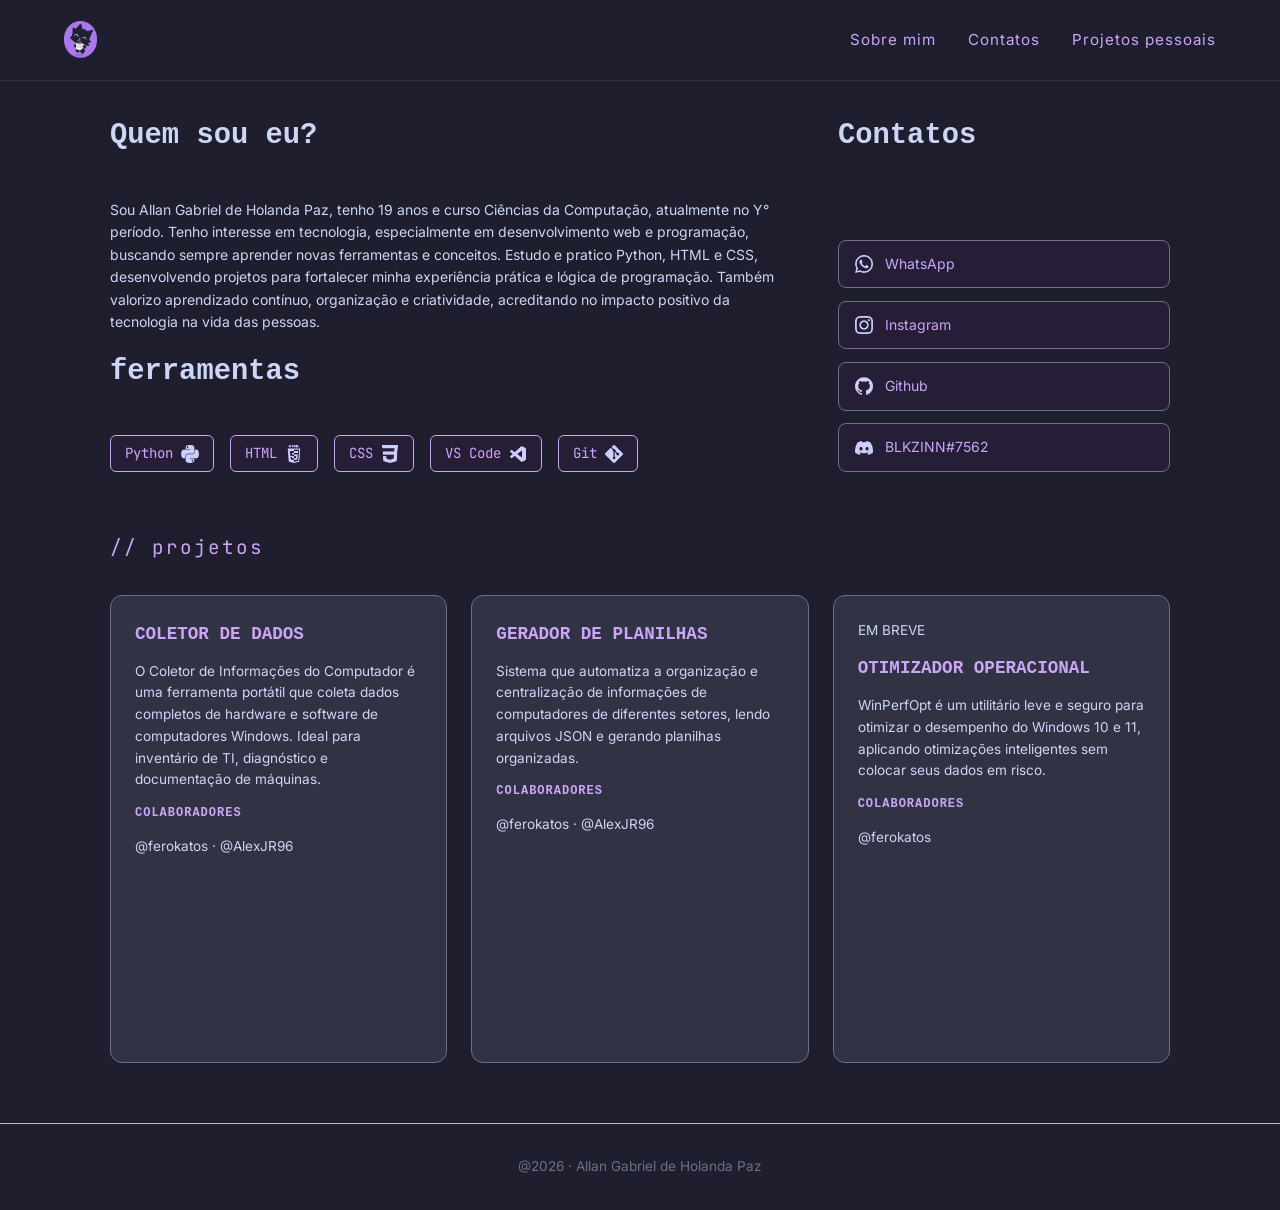
==== index.html @ 2a2782b2 "adcionando icone na guia" ====
<!DOCTYPE html>
<html lang="pt-br">

<head>
    <meta charset="UTF-8">
    <meta name="viewport" content="width=device-width, initial-scale=1.0">
    <meta name="author" content="Allan Gabriel de Holanda Paz">
    <meta name="description" content="Portfólio pessoal">
    <link href="https://fonts.googleapis.com/css2?family=Inter:wght@400;700&family=JetBrains+Mono:wght@400;700&display=swap" rel="stylesheet">
    <link rel="stylesheet" href="style.css?v=2">
    <link rel="icon" href="logo/IMG_2430.PNG" type="image/png">
    <title>Portfólio: Gabriel DEV</title>

</head>

<body>

    <!-- Cabeçalho do Site -->
    <header>
        <img class="logo" src="logo/IMG_2430.PNG" alt="logo">
        <!-- Navegação (Links do menu) -->
        <nav>
            <ul>
                <li><a href="#sobre">Sobre mim</a></li>
                <li><a href="#contatos">Contatos</a></li>
                <li><a href="#projetos">Projetos pessoais</a></li>
            </ul>
        </nav>
    </header>

    <!-- Parte principal do site -->
    <main>

        <!-- Seção "Sobre mim" -->
        <section id="sobre">
            <div class="container">

                

                <!-- Wrapper: divide esquerda(texto+stacks) e direita(contatos) -->
                <div class="sobre-wrapper">

                    <!-- ESQUERDA: texto + stacks (um embaixo do outro) -->
                    <div class="sobre-texto">
                        <h2>Quem sou eu?</h2>
                        <p>
                            Sou Allan Gabriel de Holanda Paz, tenho <span id="idade"></span> anos e curso Ciências da Computação, atualmente no Y° período. Tenho interesse em tecnologia, especialmente em desenvolvimento web e programação, buscando sempre aprender novas ferramentas e conceitos. Estudo e pratico Python, HTML e CSS, desenvolvendo projetos para fortalecer minha experiência prática e lógica de programação. Também valorizo aprendizado contínuo, organização e criatividade, acreditando no impacto positivo da tecnologia na vida das pessoas.
                        </p>

                        <!-- Stacks ficam EMBAIXO do texto, dentro do sobre-texto -->
                        <h2>ferramentas</h2>
                        <ul class="stacks">
                            <li>Python <img src="icons/python.png" alt="Python"></li>
                            <li>HTML <img src="icons/html5.png" alt="HTML"></li>
                            <li>CSS <img src="icons/css3.png" alt="CSS"></li>
                            <li>VS Code <img src="icons/vscode-svgrepo-com.png" alt="VS Code"></li>
                            <li>Git <img src="icons/git-icon-logo-svgrepo-com.png" alt="Git"></li>
                        </ul>
                    </div>

                    <!-- DIREITA: contatos (ao lado do texto) -->
                    <div class="sobre-contatos" id="contatos">
                        <h2>Contatos</h2>
                        <ul class="lista-contatos">
                            <li>
                                <a href="https://wa.me/5582996861866" target="_blank">
                                    <img src="icons/whatsapp.png" alt="WhatsApp">
                                    WhatsApp
                                </a>
                            </li>
                            <li>
                                <a href="https://www.instagram.com/_bielhol/" target="_blank">
                                    <img src="icons/instagram.png" alt="Instagram">
                                    Instagram
                                </a>
                            </li>
                            <li>
                                <a href="https://github.com/ferokatos" target="_blank">
                                    <img src="icons/github.png" alt="icone github">
                                    Github
                                </a>
                            </li>
                            <li>
                                <a href="https://discord.com/users/BLKZINN#7562" target="_blank">
                                    <img src="icons/discord.png" alt="Discord">
                                    BLKZINN#7562
                                </a>
                            </li>
                            
                        </ul>
                    </div>

                </div>
            </div>
        </section>

        <!-- Seção de projetos -->
       <!-- Seção de projetos -->
<section id="projetos">
    <div class="container">

        <p class="codigo">// projetos</p>
        <div class="projetos-grid">

            <!-- Projeto 1 -->
            <div class="card">
                <h3>Coletor de dados</h3>
                <p>O Coletor de Informações do Computador é uma ferramenta portátil que coleta dados
                completos de hardware e software de computadores Windows.
                Ideal para inventário de TI, diagnóstico e documentação de máquinas.</p>
                <h4>Colaboradores</h4>
                <p>@ferokatos · @AlexJR96</p>
                <video src="videos_do_projeto/Coletor_de_dados.mp4" autoplay muted loop></video>
            </div>

            <!-- Projeto 2 -->
            <div class="card">
                <h3>Gerador de planilhas</h3>
                <p>Sistema que automatiza a organização e centralização de informações de computadores
                de diferentes setores, lendo arquivos JSON e gerando planilhas organizadas.</p>
                <h4>Colaboradores</h4>
                <p>@ferokatos · @AlexJR96</p>
                <video src="videos_do_projeto/Gerador_de_planilhas(part_I).mp4" autoplay muted loop></video>
            </div>

            <!-- Projeto 3 -->
            <div class="card">
                <p class="em-breve">EM BREVE</p>
                <h3>Otimizador Operacional</h3>
                <p>WinPerfOpt é um utilitário leve e seguro para otimizar o desempenho do Windows 10 e 11,
                aplicando otimizações inteligentes sem colocar seus dados em risco.</p>
                <h4>Colaboradores</h4>
                <p>@ferokatos</p>
            </div>

        </div>
    </div>
</section>

    </main>

    <!-- Rodapé -->
    <footer>
        @2026 · Allan Gabriel de Holanda Paz
    </footer>
 <script src="script.js"></script>
</body>

</html>
---- style.css ----
/* ═══════════════════════════════════
   VARIÁVEIS - Catppuccin Mocha
   Define as cores do tema num lugar só
═══════════════════════════════════ */
:root {
  --background: #1e1e2e; /* cor de fundo principal */
  --surface:    #313244; /* fundo dos cards */
  --overlay:    #6c7086; /* texto apagado / bordas sutis */
  --text:       #cdd6f4; /* cor do texto principal */
  --purple:     #cba6f7; /* roxo — cor de destaque */
  --pink:       #f5c2e7; /* rosa */
  --blue:       #89b4fa; /* azul */
  --green:      #a6e3a1; /* verde */
}

/* ═══════════════════════════════════
   RESET
   Zera margens e bordas padrão do navegador
═══════════════════════════════════ */
* {
  margin: 0;           /* remove espaço externo padrão */
  padding: 0;          /* remove espaço interno padrão */
  box-sizing: border-box; /* padding não aumenta o tamanho do elemento */
}

/* ═══════════════════════════════════
   CORPO DA PÁGINA
═══════════════════════════════════ */
body {
  background-color: var(--background); /* cor de fundo do site */
  color: var(--text);                  /* cor padrão dos textos */
  font-family: "Inter", sans-serif;    /* fonte padrão */
  font-size: 14px;                     /* tamanho base dos textos */
  line-height: 1.6;                    /* espaço entre linhas */
}

/* ═══════════════════════════════════
   FONTE ESTILO CÓDIGO
   Usada na logo e nos títulos de seção
═══════════════════════════════════ */
.codigo {
  font-family: "JetBrains Mono", monospace; /* fonte estilo terminal */
  font-size: 1.2rem;                        /* tamanho levemente maior */
  color: var(--purple);                     /* cor roxa */
  letter-spacing: 2px;                      /* espaço entre as letras */
  box-shadow: 0 5px px rgb(133, 11, 255);
}
/*Logo do projeto*/
.logo {
  filter: none;
  width: auto;
  height: 40px;
  object-fit: contain;
}

/* ═══════════════════════════════════
   ÍCONES
   Tamanho fixo e cor igual ao texto
═══════════════════════════════════ */
img {
  filter: brightness(0) saturate(100%) invert(89%) sepia(19%) saturate(387%) hue-rotate(194deg) brightness(102%) contrast(97%); /* recolore a imagem pra cor --text */
  width: 18px;         /* largura fixa */
  height: 18px;        /* altura fixa */
  object-fit: contain; /* não distorce a imagem */
}

/* Ícones dentro das stacks — cor roxa */
.stacks li img {
  filter: brightness(0) saturate(100%) invert(77%) sepia(30%) saturate(600%) hue-rotate(200deg) brightness(105%) contrast(95%); /* recolore pra cor --purple */
  transition: filter 0.3s; /* animação suave no hover */
}

/* ═══════════════════════════════════
   LINKS
   Remove sublinhado e cor azul padrão
═══════════════════════════════════ */
a {
  text-decoration: none; /* remove sublinhado */
  color: var(--text);    /* cor igual ao texto normal */
}

/* ═══════════════════════════════════
   CONTAINER
   Centraliza e limita a largura do conteúdo
═══════════════════════════════════ */
.container {
  max-width: 1100px; /* largura máxima */
  margin: 0 auto;    /* centraliza horizontalmente na página */
  padding: 0 20px;   /* espaço nas laterais */
}

/* ═══════════════════════════════════
   HEADER
   Barra do topo com logo e navegação
═══════════════════════════════════ */
header {
  display: flex;                          /* coloca filhos lado a lado */
  justify-content: space-between;         /* logo na esquerda, nav na direita */
  align-items: center;                    /* centraliza verticalmente */
  padding: 20px 5%;                       /* espaço interno */
  border-bottom: 1px solid var(--surface); /* linha sutil embaixo */
}

/* ═══════════════════════════════════
   NAVEGAÇÃO
   Links do menu lado a lado
═══════════════════════════════════ */
nav ul {
  display: flex;    /* itens lado a lado */
  list-style: none; /* remove bolinhas da lista */
  gap: 2rem;        /* espaço entre os links */
}

/* Link do nav no estado normal */
nav a {
  font-family: "Inter", sans-serif;
  font-size: 0.95rem;
  color: var(--purple);          /* cor roxa */
  text-decoration: none;         /* sem sublinhado */
  letter-spacing: 1px;           /* espaço entre letras */
  transition: color 0.3s, transform 0.3s; /* animação suave */
  display: inline-block;         /* necessário pro transform funcionar */
}

/* Link do nav quando o mouse passa em cima */
nav a:hover {
  color: rgb(132, 0, 255);    /* fica roxo mais escuro */
  transform: translateY(-1px); /* sobe 1px suavemente */
}

/* ═══════════════════════════════════
   LISTAS GERAIS DAS SEÇÕES
═══════════════════════════════════ */

/* A lista em si */
section ul {
  list-style: none; /* remove bolinhas */
  display: flex;    /* itens lado a lado */
  flex-wrap: wrap;  /* quebra linha se não couber */
  gap: 1rem;        /* espaço entre os itens */
}

/* Cada item da lista */
section ul li {
  display: flex;       /* ícone e texto lado a lado */
  align-items: center; /* alinha verticalmente */
  gap: 8px;            /* espaço entre ícone e texto */
}

/* ═══════════════════════════════════
   BADGES DAS STACKS
   Caixinhas com as tecnologias
═══════════════════════════════════ */

/* Cada badge */
.stacks li {
  background-color: rgba(66, 34, 85, 0.226); /* fundo levemente roxo */
  border: 1px solid var(--purple);            /* borda roxa */
  color: var(--purple);                       /* texto roxo */
  padding: 6px 14px;                          /* espaço interno */
  border-radius: 6px;                         /* cantos arredondados */
  font-family: "JetBrains Mono", monospace;   /* fonte estilo código */
  transition: background-color 0.3s, color 0.3s; /* animação suave */
  cursor: default;                            /* cursor normal (não vira mãozinha) */
}

/* Badge quando o mouse passa em cima */
.stacks li:hover {
  background-color: rgba(132, 0, 255, 0.452); /* fundo roxo mais forte */
}

/* ═══════════════════════════════════
   SEÇÃO SOBRE — WRAPPER
   Divide texto (esquerda) e contatos (direita)
═══════════════════════════════════ */

/* Div que segura os dois lados */
/* Wrapper: divide esquerda(texto+stacks) e direita(contatos) */
.sobre-wrapper {
  display: flex;           /* coloca filhos lado a lado */
  gap: 4rem;               /* espaço entre esquerda e direita */
  align-items: flex-start; /* alinha pelo topo */
  margin-top: 2rem;        /* espaço acima do wrapper */
}

/* Lado esquerdo */
.sobre-texto {
  flex: 2;                 /* ocupa 2/3 do espaço */
  display: flex;           /* empilha os filhos */
  flex-direction: column;  /* na vertical */
  gap: 1rem;               /* espaço entre parágrafos */
  text-align: left;        /* texto alinhado à esquerda */
}

/* Lado direito */
.sobre-contatos {
  flex: 1;
  align-self: stretch;            /* ocupa a mesma altura do lado esquerdo */
  display: flex;                  /* ativa flex interno */
  flex-direction: column;         /* título em cima, cards embaixo */
  justify-content: space-between; /* título no topo, cards no fundo */
}


/* Título "Contatos" igual ao "Quem sou eu?" */
.sobre-contatos h2 {
  font-size: 1.8rem;   /* mesmo tamanho visual do h1 */
  font-weight: 700;    /* negrito */
  margin-bottom: 1rem; /* espaço abaixo do título */
  font-family: 'Space Mono', monospace;
}

/*Espaço abaixo do titulo*/
#sobre h2{
    margin-bottom: 1.5rem;
    font-family: 'Space Mono', monospace;
    font-size: 1.8rem;
}
#sobre .codigo{
    margin-bottom: 0.5rem; /*empura o próximo elemento para baixo*/
}
/* ═══════════════════════════════════
   CARDS DE CONTATO
═══════════════════════════════════ */

/* A lista de contatos */
.lista-contatos {
  display: flex;          /* empilha os cards */
  flex-direction: column; /* na vertical */
  gap: 0.8rem;            /* espaço entre os cards */
  list-style: none;       /* remove bolinhas */
  margin-top: 0;          /* remove espaço acima — o space-between cuida disso */
}

/* Cada card de contato */
.lista-contatos li {
  background-color: rgba(66, 34, 85, 0.226); /* fundo do card */
  border: 1px solid var(--overlay); /* borda acinzentada */
  border-radius: 8px;               /* cantos arredondados */
  padding: 12px 16px;               /* espaço interno */
   transition: background-color 0.3s, color 0.3s; /* animação suave */
}

/* Card quando o mouse passa em cima */
.lista-contatos li:hover {
  background-color: rgba(132, 0, 255, 0.452); /* borda fica roxa */;
  box-shadow: 0 5px 40px rgb(42, 31, 53);
}

/* Link dentro do card */
.lista-contatos a {
  display: flex;       /* ícone e texto lado a lado */
  align-items: center; /* alinha verticalmente */
  gap: 12px;           /* espaço entre ícone e texto */
  color: var(--purple);  /* cor do texto */
  
}
.lista-contatos li img{
     filter: brightness(0) saturate(100%) invert(77%) sepia(30%) saturate(600%) hue-rotate(200deg) brightness(105%) contrast(95%); /* recolore pra cor --purple */
  transition: filter 0.3s; /* animação suave no hover */
}

/* ═══════════════════════════════════
   SEÇÃO PROJETOS
═══════════════════════════════════ */

/*Título da sessão*/
#projetos{
    padding: 60px; /*Espaço acima e abaixo da sessão*/
}

/*Grid dos Cards(3 por linha)*/

.projetos-grid {
    display: grid; /*ativa o grid*/
    grid-template-columns: repeat(3, 1fr); /*3 colunas iguais*/
    gap: 1.5rem; /*Espaço entre os cards*/
    margin-top: 2rem; /*Espaço acima do grid*/
}

/*Configurando O card em si agora*/
.card {
    background-color: var(--surface); /*Fundo levemente mais claro*/
    border: 1px solid var(--overlay); /*borda sutil*/
    border-radius: 12px; /*Cantos arredondados*/
    padding: 1.5rem; /*Espaço interno*/
    display: flex; /*empilha os sub-elementos*/
    flex-direction: column; /*alinha na vertical*/
    gap: 0.8rem; /*espaço entre título, texto e vídeo*/
    transition: border-color 0.3s, transform 0.3s; /*Animação suave*/

}
/*animação quando o mouse passar encima*/
.card:hover{
    border-color: rgba(132, 0, 255, 0.452); /*borda fica roxinha*/
    transform: translateY(-6px); /*sobe um pouquinho*/
    box-shadow: 0 10px 40px rgb(153, 0, 255);
}
/*Número(título do projeto)*/
.card h3{
    font-size: 1.1rem; /*tamanho do título*/
    font-weight: 700; /*texto em negrito*/
    color: var(--purple); /*cor do texto*/
    text-transform: uppercase;
    font-family: 'Space Mono', monospace;
}

/*Descrição do projeto*/
.card p{
    font-size: 0.85rem; /*tamanho do texto*/
    color: var(--text); /*cor do texto*/ 
    line-height: 1.6; /*Espaçamento entre as linhas*/
}

/*Título dos colaboradores*/
.card h4{
    font-size: 0.75rem; /*tamanho do texto*/
    color: var(--purple); /*cor de texto*/
    text-transform: uppercase; /*texto em maiúsculo*/
    letter-spacing: 1px; /*Espaçamento entre as letras*/
    font-family: 'Space Mono', monospace;
}

/*Configuração da exibição do video*/
.card video{
    width: 100%; /*largura do video*/
    height: 160px; /*altura do video*/
    object-fit: cover; /*não distorce o vídeo*/
    border-radius: 8px;/*arredonda os coantos do video*/
    margin-top: 0.5rem; /*Espaço acima do vídeo*/
}

footer{
    text-align: center; /*Alinha o texto ao centro*/
    padding: 2rem 0; /*Espaço interno*/
    border-top: 1px solid var(--purple); /*linha sútil encima*/
    color: var(--overlay); /*cor do texto*/
    font-size: 0.85rem; /*tamanho de texto*/

}

/* ═══════════════════════════════════
   RESPONSIVIDADE — TABLET
═══════════════════════════════════ */

@media (max-width: 1024px) {

  /* Grid dos projetos vira 2 colunas */
  .projetos-grid {
    grid-template-columns: repeat(2, 1fr);
  }

  /* Diminui espaço lateral */
  header {
    padding: 20px 30px;
  }

  .sobre-wrapper {
    gap: 2rem;
  }

}


/* ═══════════════════════════════════
   RESPONSIVIDADE — CELULAR
═══════════════════════════════════ */

@media (max-width: 768px) {

  /* ===== BODY ===== */

  body {
    font-size: 13px;
  }

  .container {
    padding: 0 16px;
  }


  /* ===== HEADER ===== */

  header {
    flex-direction: column;
    gap: 1rem;
    padding: 20px 16px;
    text-align: center;
  }

  nav ul {
    flex-wrap: wrap;
    justify-content: center;
    gap: 1rem;
  }

  nav a {
    font-size: 0.9rem;
  }


  /* ===== SOBRE ===== */

  .sobre-wrapper {
    flex-direction: column;
    gap: 2rem;
  }

  .sobre-texto,
  .sobre-contatos {
    width: 100%;
  }

  .sobre-texto {
    text-align: left;
  }

  #sobre h2,
  .sobre-contatos h2 {
    font-size: 1.5rem;
  }


  /* ===== STACKS ===== */

  section ul {
    gap: 0.7rem;
  }

  .stacks li {
    padding: 6px 10px;
    font-size: 0.8rem;
  }


  /* ===== CONTATOS ===== */

  .lista-contatos li {
    padding: 12px;
  }

  .lista-contatos a {
    gap: 10px;
    font-size: 0.9rem;
  }


  /* ===== PROJETOS ===== */

  #projetos {
    padding: 40px 0;
  }

  .projetos-grid {
    grid-template-columns: 1fr;
  }

  .card {
    padding: 1.2rem;
  }

  .card h3 {
    font-size: 1rem;
  }

  .card p {
    font-size: 0.82rem;
  }

  .card video {
    height: auto;
  }


  /* ===== FOOTER ===== */

  footer {
    padding: 1.5rem 1rem;
    font-size: 0.8rem;
  }

}


/* ═══════════════════════════════════
   RESPONSIVIDADE — CELULARES PEQUENOS
═══════════════════════════════════ */

@media (max-width: 480px) {

  .codigo {
    font-size: 1rem;
    letter-spacing: 1px;
  }

  nav ul {
    gap: 0.8rem;
  }

  nav a {
    font-size: 0.85rem;
  }

  #sobre h2,
  .sobre-contatos h2 {
    font-size: 1.3rem;
  }

  .card {
    padding: 1rem;
  }

  .card video {
    border-radius: 6px;
  }

}
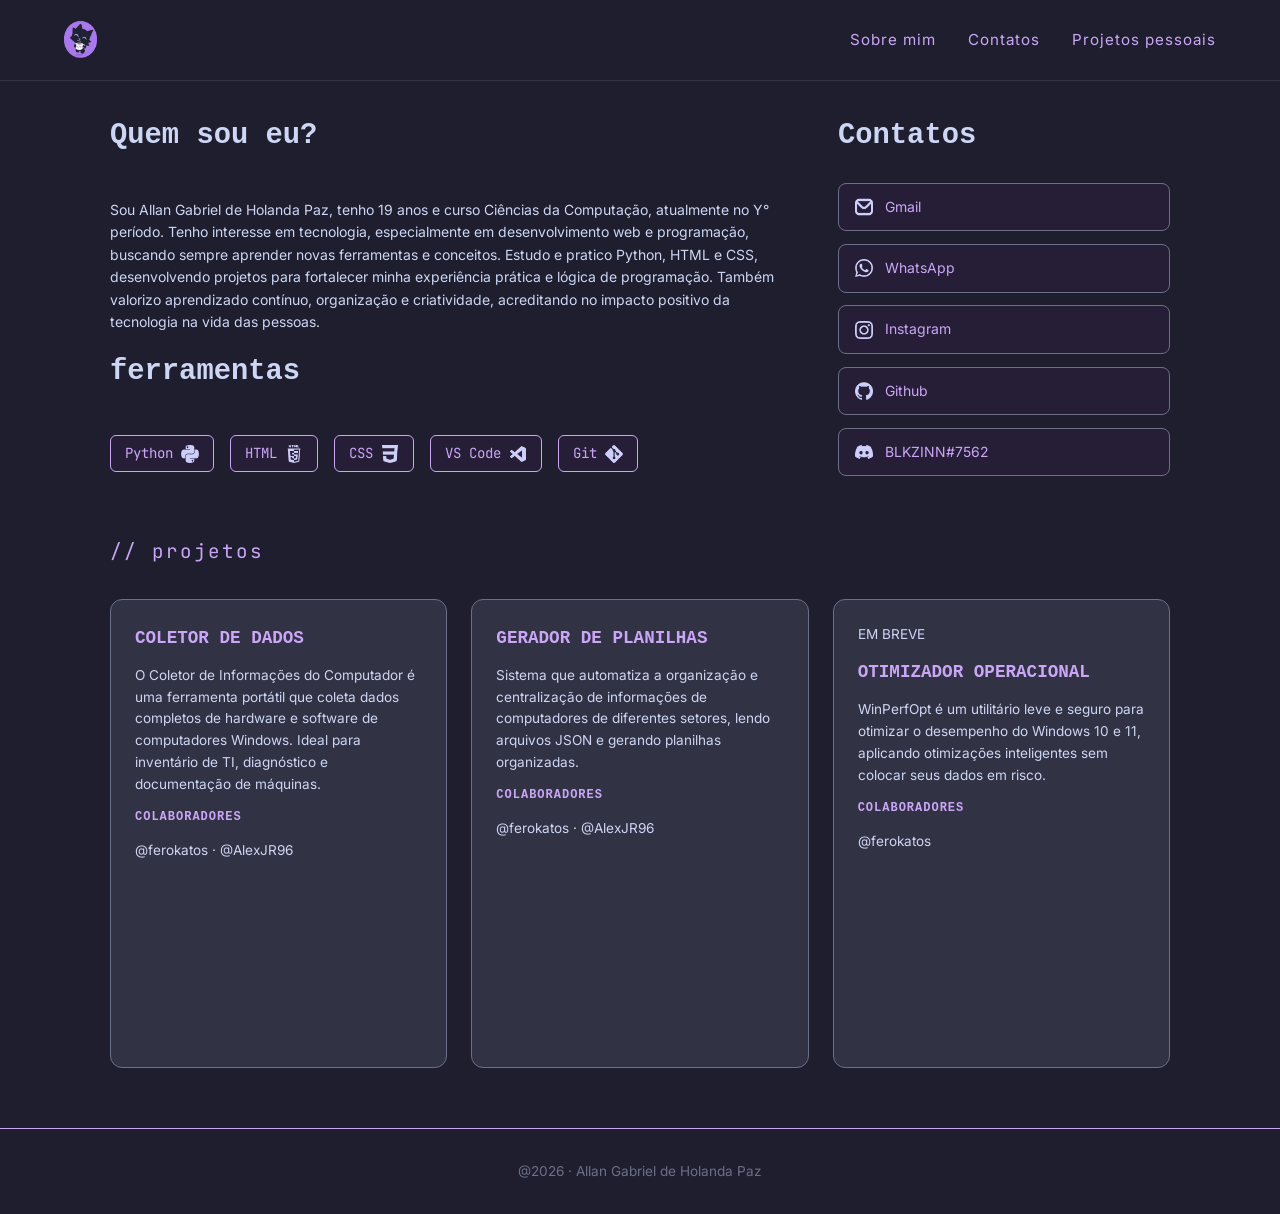
==== commit f9932306: "adcionando icone de gmail" ====
--- a/index.html
+++ b/index.html
@@ -62,6 +62,12 @@
                     <div class="sobre-contatos" id="contatos">
                         <h2>Contatos</h2>
                         <ul class="lista-contatos">
+                            <li>
+                                <a href="mailto:gabrielholallan09@gmail.com">
+                                    <img src="icons/envelope.png" alt="Icone de email">
+                                    Gmail
+                                </a>
+                            </li>
                             <li>
                                 <a href="https://wa.me/5582996861866" target="_blank">
                                     <img src="icons/whatsapp.png" alt="WhatsApp">
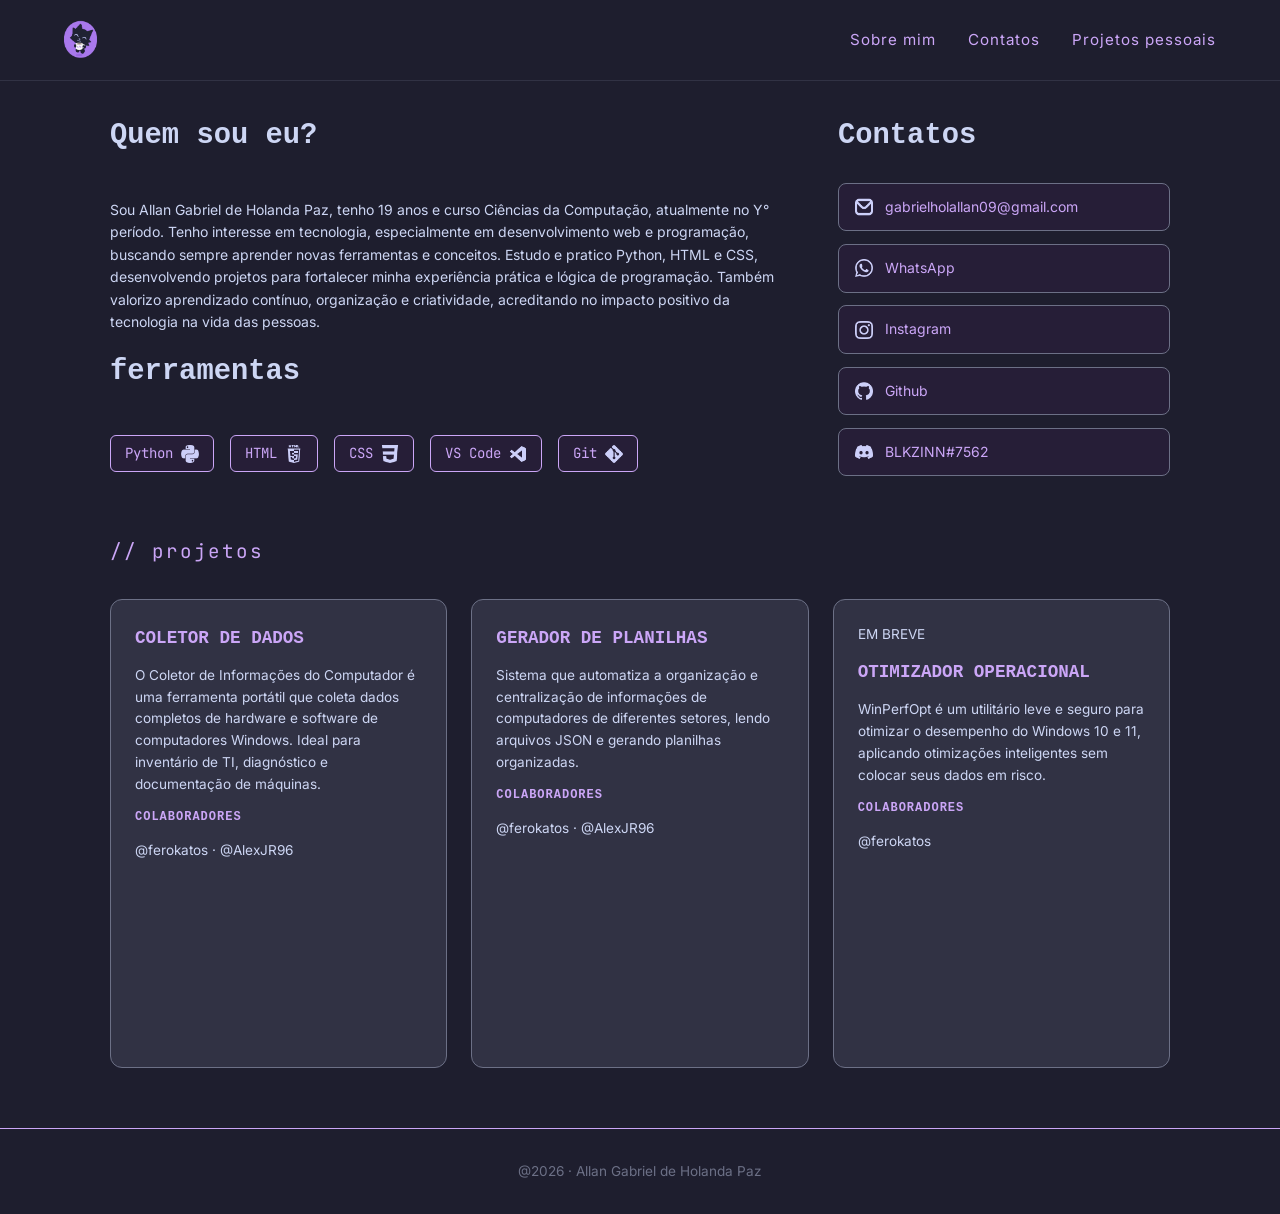
==== commit c925de98: "ajustando link de email" ====
--- a/index.html
+++ b/index.html
@@ -63,9 +63,9 @@
                         <h2>Contatos</h2>
                         <ul class="lista-contatos">
                             <li>
-                                <a href="mailto:gabrielholallan09@gmail.com">
+                                <a href="https://mail.google.com/mail/?view=cm&fs=1&to=gabrielholallan09@gmail.com" target="_blank">
                                     <img src="icons/envelope.png" alt="Icone de email">
-                                    Gmail
+                                    gabrielholallan09@gmail.com
                                 </a>
                             </li>
                             <li>
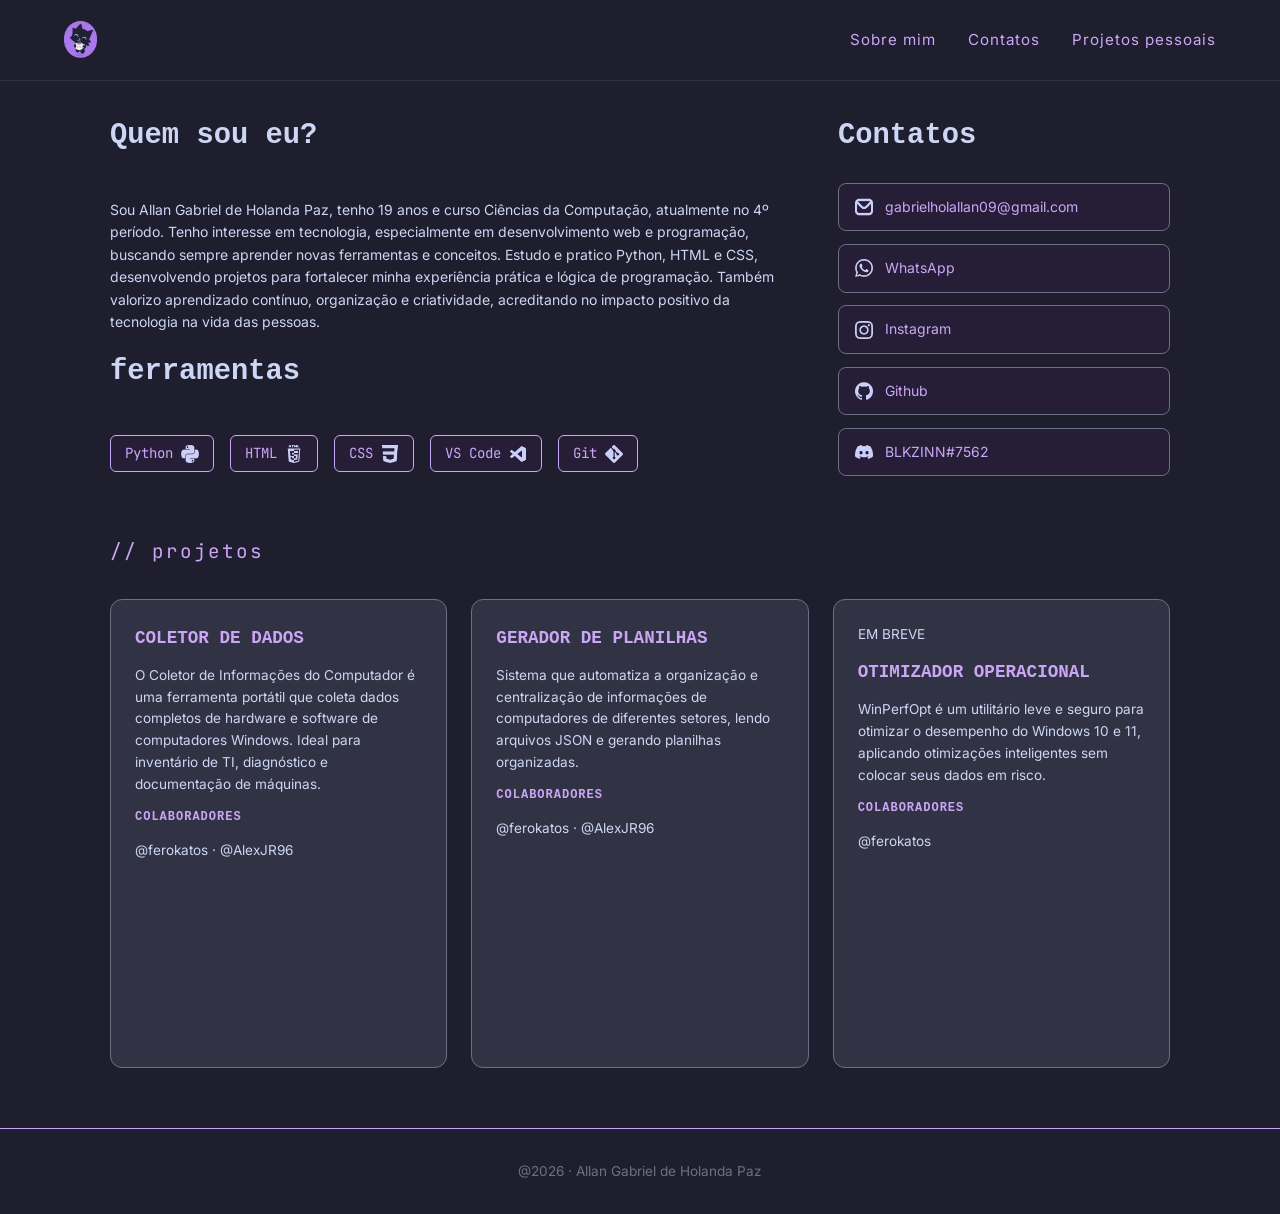
==== commit 37e97122: "adcionando calculo de semestre" ====
--- a/index.html
+++ b/index.html
@@ -44,7 +44,7 @@
                     <div class="sobre-texto">
                         <h2>Quem sou eu?</h2>
                         <p>
-                            Sou Allan Gabriel de Holanda Paz, tenho <span id="idade"></span> anos e curso Ciências da Computação, atualmente no Y° período. Tenho interesse em tecnologia, especialmente em desenvolvimento web e programação, buscando sempre aprender novas ferramentas e conceitos. Estudo e pratico Python, HTML e CSS, desenvolvendo projetos para fortalecer minha experiência prática e lógica de programação. Também valorizo aprendizado contínuo, organização e criatividade, acreditando no impacto positivo da tecnologia na vida das pessoas.
+                            Sou Allan Gabriel de Holanda Paz, tenho <span id="idade"></span> anos e curso Ciências da Computação, atualmente no <span id="semestre"></span> período. Tenho interesse em tecnologia, especialmente em desenvolvimento web e programação, buscando sempre aprender novas ferramentas e conceitos. Estudo e pratico Python, HTML e CSS, desenvolvendo projetos para fortalecer minha experiência prática e lógica de programação. Também valorizo aprendizado contínuo, organização e criatividade, acreditando no impacto positivo da tecnologia na vida das pessoas.
                         </p>
 
                         <!-- Stacks ficam EMBAIXO do texto, dentro do sobre-texto -->
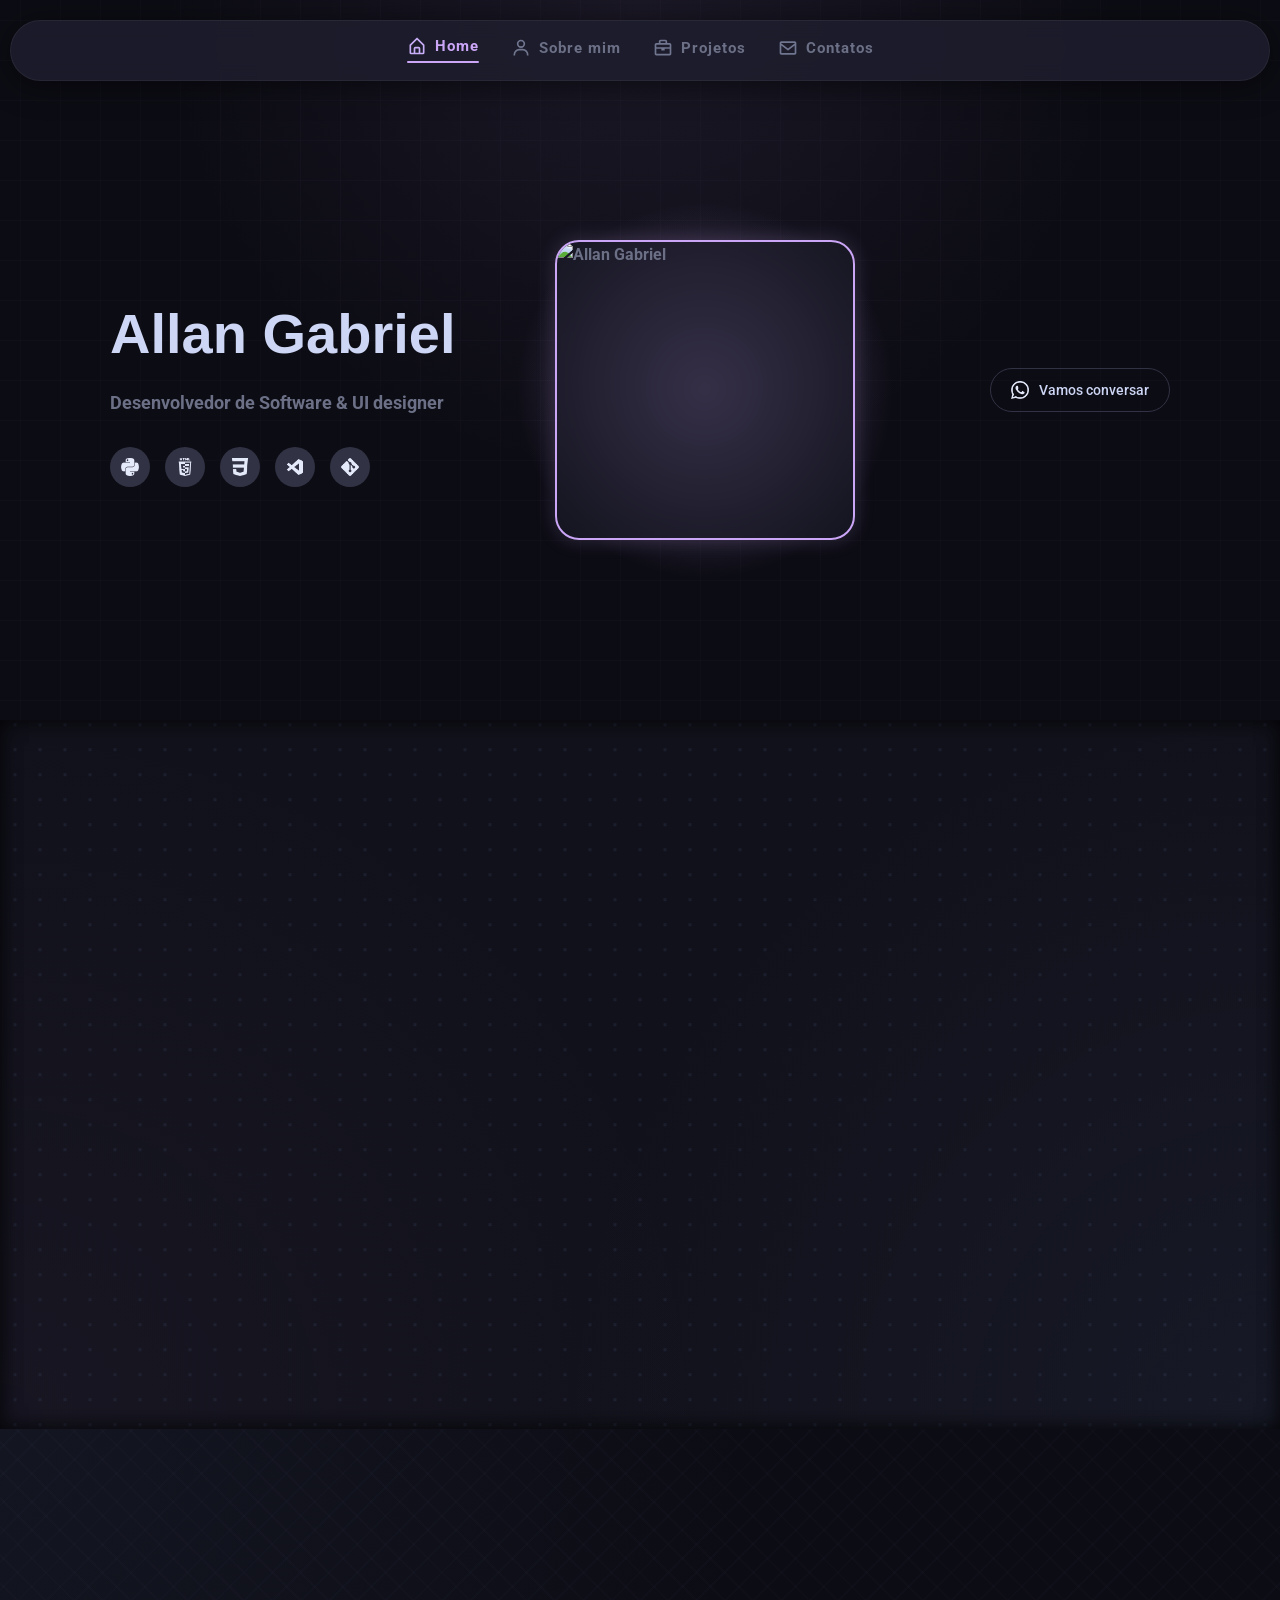
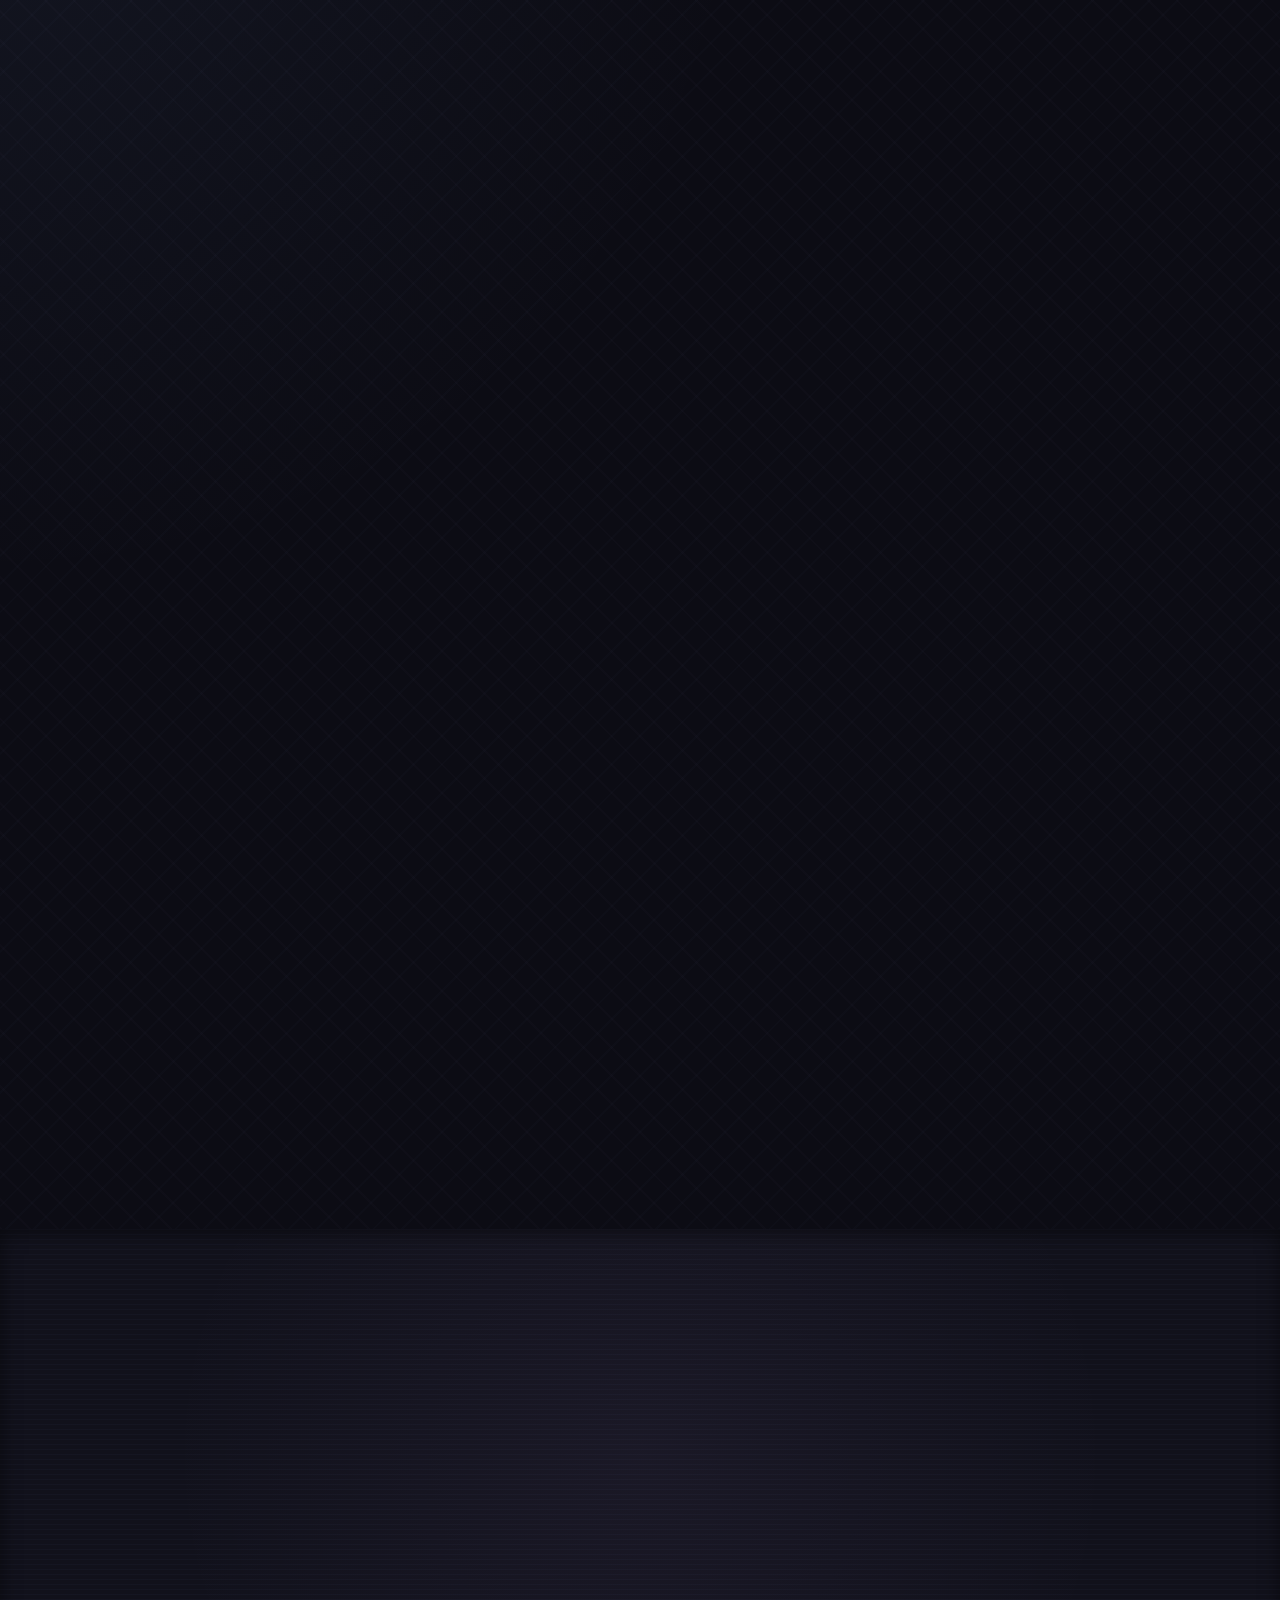
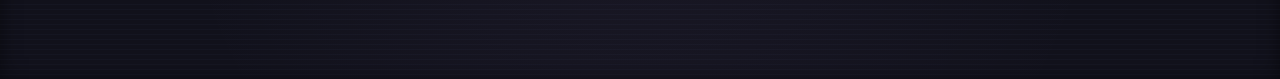
==== commit 8c2ba78f: "Atualizando design" ====
--- a/index.html
+++ b/index.html
@@ -1,155 +1,377 @@
-<!DOCTYPE html>
+<!doctype html>
 <html lang="pt-br">
-
-<head>
-    <meta charset="UTF-8">
-    <meta name="viewport" content="width=device-width, initial-scale=1.0">
-    <meta name="author" content="Allan Gabriel de Holanda Paz">
-    <meta name="description" content="Portfólio pessoal">
-    <link href="https://fonts.googleapis.com/css2?family=Inter:wght@400;700&family=JetBrains+Mono:wght@400;700&display=swap" rel="stylesheet">
-    <link rel="stylesheet" href="style.css?v=2">
-    <link rel="icon" href="logo/IMG_2430.PNG" type="image/png">
+  <head>
+    <meta charset="UTF-8" />
+    <meta name="viewport" content="width=device-width, initial-scale=1.0" />
+    <meta name="author" content="Allan Gabriel de Holanda Paz" />
+    <meta name="description" content="Portfólio pessoal" />
+    <link
+      href="https://fonts.googleapis.com/css2?family=Roboto:wght@700&display=swap"
+      rel="stylesheet"
+    />
+    <link rel="stylesheet" href="style.css?v=2" />
+    <link rel="icon" href="logo/IMG_2430.PNG" type="image/png" />
     <title>Portfólio: Gabriel DEV</title>
-
-</head>
-
-<body>
-
+  </head>
+
+  <body>
     <!-- Cabeçalho do Site -->
     <header>
-        <img class="logo" src="logo/IMG_2430.PNG" alt="logo">
-        <!-- Navegação (Links do menu) -->
-        <nav>
-            <ul>
-                <li><a href="#sobre">Sobre mim</a></li>
-                <li><a href="#contatos">Contatos</a></li>
-                <li><a href="#projetos">Projetos pessoais</a></li>
-            </ul>
-        </nav>
+      <!-- Navegação (Links do menu) -->
+      <nav>
+        <ul>
+          <li>
+            <a href="#home" class="active"
+              ><img src="icons/home.svg" alt="Home" class="nav-icon" /> Home</a
+            >
+          </li>
+          <li>
+            <a href="#sobre"
+              ><img src="icons/user.svg" alt="Sobre mim" class="nav-icon" />
+              Sobre mim</a
+            >
+          </li>
+          <li>
+            <a href="#projetos"
+              ><img src="icons/briefcase.svg" alt="Projetos" class="nav-icon" />
+              Projetos</a
+            >
+          </li>
+          <li>
+            <a href="#contatos"
+              ><img src="icons/envelope.svg" alt="Contatos" class="nav-icon" />
+              Contatos</a
+            >
+          </li>
+        </ul>
+      </nav>
     </header>
 
     <!-- Parte principal do site -->
     <main>
-
-        <!-- Seção "Sobre mim" -->
-        <section id="sobre">
-            <div class="container">
-
+      <!-- Seção Hero -->
+      <section id="home" class="hero bg-hero">
+        <div class="container hero-container">
+          <div class="hero-left">
+            <h1>Allan Gabriel</h1>
+            <p class="subtitle">Desenvolvedor de Software & UI designer</p>
+            <div class="tech-icons">
+              <div class="icon-wrapper" title="Python">
+                <img src="icons/python.png" alt="Python" />
+              </div>
+              <div class="icon-wrapper" title="HTML5">
+                <img src="icons/html5.png" alt="HTML" />
+              </div>
+              <div class="icon-wrapper" title="CSS3">
+                <img src="icons/css3.png" alt="CSS" />
+              </div>
+              <div class="icon-wrapper" title="VS Code">
+                <img src="icons/vscode-svgrepo-com.png" alt="VS Code" />
+              </div>
+              <div class="icon-wrapper" title="Git">
+                <img src="icons/git-icon-logo-svgrepo-com.png" alt="Git" />
+              </div>
+            </div>
+          </div>
+
+          <div class="hero-center">
+            <div class="profile-placeholder">
+              <div class="glow-circle"></div>
+              <!-- Placeholder para a foto real no banner -->
+              <div class="photo-box">
+                <img
+                  src="perfil.jpeg"
+                  alt="Allan Gabriel"
+                  class="profile-img"
+                />
+              </div>
+            </div>
+          </div>
+
+          <div class="hero-right">
+            <a
+              href="https://wa.me/5582996861866?text=Ol%C3%A1%20Gabriel%2C%20vamos%20conversar%3F"
+              target="_blank"
+              class="btn-primary"
+              ><img
+                src="icons/whatsapp.png"
+                alt="imagem do whatsapp"
+                class="icon-small"
+              />
+              Vamos conversar</a
+            >
+          </div>
+        </div>
+      </section>
+
+      <!-- Seção "Sobre mim" -->
+      <section id="sobre" class="section-margin bg-sobre">
+        <div class="container">
+          <div class="sobre-wrapper reveal">
+            <div class="sobre-imagem">
+              <div class="profile-placeholder">
+                <div class="glow-circle"></div>
+                <!-- Placeholder para a foto real -->
+                <div class="photo-box">
+                  <img
+                    src="perfil.jpeg"
+                    alt="Allan Gabriel"
+                    class="profile-img"
+                  />
+                </div>
+              </div>
+            </div>
+            <div class="sobre-texto">
+              <h2 class="section-title">Quem sou eu?</h2>
+              <p id="sobre-mim-conteudo">
+                Sou Allan Gabriel de Holanda Paz, tenho
+                <span id="idade"></span> anos e curso Ciência da Computação
+                (atualmente no <span id="semestre"></span> período). Minha
+                trajetória une a base teórica da universidade com a vivência
+                prática como Suporte Técnico no Instituto do Meio Ambiente
+                (IMA), garantindo o funcionamento de soluções tecnológicas
+                reais. Sou apaixonado por programação e desenvolvimento web,
+                focando meus estudos na criação de projetos em Python, HTML e
+                CSS. Sou movido pela curiosidade por novas ferramentas,
+                acreditando que a tecnologia bem aplicada, unida à organização e
+                criatividade, transforma rotinas e processos.
+              </p>
+
+              <!-- NOVA MINI-SESSÃO DE DETALHES -->
+              <!-- NOVA MINI-SESSÃO DE DETALHES (TABS) -->
+              <div class="sobre-detalhes-tabs">
+                <div class="tabs-header">
+                  <button class="tab-btn active" data-tab="tab-formacao">
+                    <span class="tab-icon icon-formacao"></span>
+                    Formação
+                  </button>
+                  <button class="tab-btn" data-tab="tab-experiencias">
+                    <span class="tab-icon icon-experiencias"></span>
+                    Experiências
+                  </button>
+                  <button class="tab-btn" data-tab="tab-certificados">
+                    <span class="tab-icon icon-certificados"></span>
+                    Certificados
+                  </button>
+                </div>
                 
-
-                <!-- Wrapper: divide esquerda(texto+stacks) e direita(contatos) -->
-                <div class="sobre-wrapper">
-
-                    <!-- ESQUERDA: texto + stacks (um embaixo do outro) -->
-                    <div class="sobre-texto">
-                        <h2>Quem sou eu?</h2>
-                        <p>
-                            Sou Allan Gabriel de Holanda Paz, tenho <span id="idade"></span> anos e curso Ciências da Computação, atualmente no <span id="semestre"></span> período. Tenho interesse em tecnologia, especialmente em desenvolvimento web e programação, buscando sempre aprender novas ferramentas e conceitos. Estudo e pratico Python, HTML e CSS, desenvolvendo projetos para fortalecer minha experiência prática e lógica de programação. Também valorizo aprendizado contínuo, organização e criatividade, acreditando no impacto positivo da tecnologia na vida das pessoas.
-                        </p>
-
-                        <!-- Stacks ficam EMBAIXO do texto, dentro do sobre-texto -->
-                        <h2>ferramentas</h2>
-                        <ul class="stacks">
-                            <li>Python <img src="icons/python.png" alt="Python"></li>
-                            <li>HTML <img src="icons/html5.png" alt="HTML"></li>
-                            <li>CSS <img src="icons/css3.png" alt="CSS"></li>
-                            <li>VS Code <img src="icons/vscode-svgrepo-com.png" alt="VS Code"></li>
-                            <li>Git <img src="icons/git-icon-logo-svgrepo-com.png" alt="Git"></li>
-                        </ul>
+                <div class="tabs-content">
+                  <div id="tab-formacao" class="tab-pane active">
+                    <div class="timeline" id="timeline-formacao">
+                      <!-- Renderizado dinamicamente pelo Firebase -->
                     </div>
-
-                    <!-- DIREITA: contatos (ao lado do texto) -->
-                    <div class="sobre-contatos" id="contatos">
-                        <h2>Contatos</h2>
-                        <ul class="lista-contatos">
-                            <li>
-                                <a href="https://mail.google.com/mail/?view=cm&fs=1&to=gabrielholallan09@gmail.com" target="_blank">
-                                    <img src="icons/envelope.png" alt="Icone de email">
-                                    gabrielholallan09@gmail.com
-                                </a>
-                            </li>
-                            <li>
-                                <a href="https://wa.me/5582996861866" target="_blank">
-                                    <img src="icons/whatsapp.png" alt="WhatsApp">
-                                    WhatsApp
-                                </a>
-                            </li>
-                            <li>
-                                <a href="https://www.instagram.com/_bielhol/" target="_blank">
-                                    <img src="icons/instagram.png" alt="Instagram">
-                                    Instagram
-                                </a>
-                            </li>
-                            <li>
-                                <a href="https://github.com/ferokatos" target="_blank">
-                                    <img src="icons/github.png" alt="icone github">
-                                    Github
-                                </a>
-                            </li>
-                            <li>
-                                <a href="https://discord.com/users/BLKZINN#7562" target="_blank">
-                                    <img src="icons/discord.png" alt="Discord">
-                                    BLKZINN#7562
-                                </a>
-                            </li>
-                            
-                        </ul>
+                  </div>
+                  <div id="tab-experiencias" class="tab-pane">
+                    <div class="timeline" id="timeline-experiencias">
+                      <!-- Renderizado dinamicamente pelo Firebase -->
                     </div>
-
-                </div>
-            </div>
-        </section>
-
-        <!-- Seção de projetos -->
-       <!-- Seção de projetos -->
-<section id="projetos">
-    <div class="container">
-
-        <p class="codigo">// projetos</p>
-        <div class="projetos-grid">
-
+                  </div>
+                  <div id="tab-certificados" class="tab-pane">
+                    <div class="timeline" id="timeline-certificados">
+                      <!-- Renderizado dinamicamente pelo Firebase -->
+                    </div>
+                  </div>
+                </div>
+              </div>
+            </div>
+          </div>
+        </div>
+      </section>
+      <!-- Seção de projetos -->
+      <section id="projetos" class="section-margin bg-projetos">
+        <div class="container">
+          <h2 class="section-title reveal">Meus Projetos</h2>
+          <div class="projetos-grid">
             <!-- Projeto 1 -->
-            <div class="card">
+            <div class="card reveal" data-tipo="desktop">
+              <div class="card-media">
+                <video
+                  src="videos_do_projeto/Coletor_de_dados.mp4"
+                  autoplay
+                  muted
+                  loop
+                  playsinline
+                ></video>
+              </div>
+              <div class="card-content">
                 <h3>Coletor de dados</h3>
-                <p>O Coletor de Informações do Computador é uma ferramenta portátil que coleta dados
-                completos de hardware e software de computadores Windows.
-                Ideal para inventário de TI, diagnóstico e documentação de máquinas.</p>
-                <h4>Colaboradores</h4>
-                <p>@ferokatos · @AlexJR96</p>
-                <video src="videos_do_projeto/Coletor_de_dados.mp4" autoplay muted loop></video>
+                <p>
+                  O Coletor de Informações do Computador é uma ferramenta
+                  portátil que coleta dados completos de hardware e software de
+                  computadores Windows. Ideal para inventário de TI, diagnóstico
+                  e documentação de máquinas.
+                </p>
+                <div class="card-footer">
+                  <h4>Colaboradores</h4>
+                  <p>@ferokatos · @AlexJR96</p>
+                </div>
+              </div>
             </div>
 
             <!-- Projeto 2 -->
-            <div class="card">
+            <div class="card reveal" data-tipo="desktop">
+              <div class="card-media">
+                <video
+                  src="videos_do_projeto/Gerador_de_planilhas(part_I).mp4"
+                  autoplay
+                  muted
+                  loop
+                  playsinline
+                ></video>
+              </div>
+              <div class="card-content">
                 <h3>Gerador de planilhas</h3>
-                <p>Sistema que automatiza a organização e centralização de informações de computadores
-                de diferentes setores, lendo arquivos JSON e gerando planilhas organizadas.</p>
-                <h4>Colaboradores</h4>
-                <p>@ferokatos · @AlexJR96</p>
-                <video src="videos_do_projeto/Gerador_de_planilhas(part_I).mp4" autoplay muted loop></video>
+                <p>
+                  Sistema que automatiza a organização e centralização de
+                  informações de computadores de diferentes setores, lendo
+                  arquivos JSON e gerando planilhas organizadas.
+                </p>
+                <div class="card-footer">
+                  <h4>Colaboradores</h4>
+                  <p>@ferokatos · @AlexJR96</p>
+                </div>
+              </div>
             </div>
 
             <!-- Projeto 3 -->
-            <div class="card">
-                <p class="em-breve">EM BREVE</p>
+            <div class="card reveal" data-tipo="web">
+              <div class="card-media">
+                <!-- Substitua o src pelo link do seu projeto web -->
+                <iframe
+                  src="https://gerenciador-de-playlist.vercel.app/"
+                  title="AutoPlaylist Maker"
+                  frameborder="0"
+                  allowfullscreen
+                ></iframe>
+              </div>
+              <div class="card-content">
+                <h3>AutoPlaylist Maker</h3>
+                <p>
+                  Um sistema web inteligente para criação automatizada de
+                  playlists no YouTube. Basta digitar o nome do seu artista
+                  favorito, e o sistema buscará os melhores clipes musicais
+                  oficiais, permitindo que você selecione e gere uma playlist
+                  diretamente em sua conta do YouTube em questão de segundos.
+                </p>
+                <div class="card-footer">
+                  <h4>Colaboradores</h4>
+                  <p>@ferokatos · @MathiasBorges · @vitao-al</p>
+                </div>
+                <div class="card-actions">
+                  <a
+                    href="https://gerenciador-de-playlist.vercel.app/"
+                    class="btn-projeto"
+                    target="_blank"
+                    rel="noopener noreferrer"
+                  >
+                    <img src="icons/external-link.svg" alt="Visitar" />
+                    Ver Projeto
+                  </a>
+                </div>
+              </div>
+            </div>
+
+            <!-- Projeto 4 -->
+            <div class="card reveal" data-tipo="desktop">
+              <div class="card-media placeholder-media">
+                <span class="badge badge-secondary">EM BREVE</span>
+              </div>
+              <div class="card-content">
                 <h3>Otimizador Operacional</h3>
-                <p>WinPerfOpt é um utilitário leve e seguro para otimizar o desempenho do Windows 10 e 11,
-                aplicando otimizações inteligentes sem colocar seus dados em risco.</p>
-                <h4>Colaboradores</h4>
-                <p>@ferokatos</p>
-            </div>
-
+                <p>
+                  WinPerfOpt é um utilitário leve e seguro para otimizar o
+                  desempenho do Windows 10 e 11, aplicando otimizações
+                  inteligentes sem colocar seus dados em risco.
+                </p>
+                <div class="card-footer">
+                  <h4>Colaboradores</h4>
+                  <p>@ferokatos</p>
+                </div>
+              </div>
+            </div>
+
+            <!-- Exemplo de Projeto Web (Com Botão) -->
+            <!-- 
+            <div class="card" data-tipo="web">
+              <div class="card-media">
+                <img src="caminho_da_imagem.jpg" alt="Projeto Web" />
+              </div>
+              <div class="card-content">
+                <h3>Meu Projeto Web</h3>
+                <p>Descrição do projeto web...</p>
+                <div class="card-footer">
+                  <h4>Colaboradores</h4>
+                  <p>@ferokatos</p>
+                </div>
+                <div class="card-actions">
+                  <a href="LINK_DO_SITE" class="btn-projeto" target="_blank" rel="noopener noreferrer">
+                    <img src="icons/external-link.svg" alt="Visitar" />
+                    Ver Projeto
+                  </a>
+                </div>
+              </div>
+            </div> 
+            -->
+          </div>
         </div>
-    </div>
-</section>
-
+      </section>
+
+      <!-- Seção Contatos -->
+      <section id="contatos" class="section-margin bg-contatos">
+        <div class="container">
+          <h2 class="section-title reveal">Contatos</h2>
+          <div class="contatos-grid reveal">
+            <a
+              class="contato-card"
+              href="https://mail.google.com/mail/?view=cm&fs=1&to=gabrielholallan09@gmail.com"
+              target="_blank"
+            >
+              <img src="icons/envelope.png" alt="Email" />
+              <span>Email</span>
+            </a>
+            <a
+              class="contato-card"
+              href="https://wa.me/5582996861866"
+              target="_blank"
+            >
+              <img src="icons/whatsapp.png" alt="WhatsApp" />
+              <span>WhatsApp</span>
+            </a>
+            <a
+              class="contato-card"
+              href="https://www.instagram.com/_bielhol/"
+              target="_blank"
+            >
+              <img src="icons/instagram.png" alt="Instagram" />
+              <span>Instagram</span>
+            </a>
+            <a
+              class="contato-card"
+              href="https://github.com/ferokatos"
+              target="_blank"
+            >
+              <img src="icons/github.png" alt="Github" />
+              <span>Github</span>
+            </a>
+          </div>
+        </div>
+      </section>
     </main>
 
-    <!-- Rodapé -->
-    <footer>
-        @2026 · Allan Gabriel de Holanda Paz
-    </footer>
- <script src="script.js"></script>
-</body>
-
-</html>+    <!-- Botão Voltar ao Topo -->
+    <button id="btn-back-to-top" title="Voltar ao Topo">
+      <svg
+        viewBox="0 0 24 24"
+        fill="none"
+        stroke="currentColor"
+        stroke-width="2"
+        stroke-linecap="round"
+        stroke-linejoin="round"
+      >
+        <polyline points="18 15 12 9 6 15"></polyline>
+      </svg>
+    </button>
+
+    <script type="module" src="script.js"></script>
+  </body>
+</html>
--- a/style.css
+++ b/style.css
@@ -1,16 +1,15 @@
 /* ═══════════════════════════════════
    VARIÁVEIS - Catppuccin Mocha
-   Define as cores do tema num lugar só
 ═══════════════════════════════════ */
 :root {
   --background: #1e1e2e; /* cor de fundo principal */
-  --surface:    #313244; /* fundo dos cards */
-  --overlay:    #6c7086; /* texto apagado / bordas sutis */
-  --text:       #cdd6f4; /* cor do texto principal */
-  --purple:     #cba6f7; /* roxo — cor de destaque */
-  --pink:       #f5c2e7; /* rosa */
-  --blue:       #89b4fa; /* azul */
-  --green:      #a6e3a1; /* verde */
+  --surface: #313244; /* fundo dos cards */
+  --overlay: #6c7086; /* texto apagado / bordas sutis */
+  --text: #cdd6f4; /* cor do texto principal */
+  --purple: #cba6f7; /* roxo — cor de destaque */
+  --pink: #f5c2e7; /* rosa */
+  --blue: #89b4fa; /* azul */
+  --green: #a6e3a1; /* verde */
 }
 
 /* ═══════════════════════════════════
@@ -18,8 +17,8 @@
    Zera margens e bordas padrão do navegador
 ═══════════════════════════════════ */
 * {
-  margin: 0;           /* remove espaço externo padrão */
-  padding: 0;          /* remove espaço interno padrão */
+  margin: 0; /* remove espaço externo padrão */
+  padding: 0; /* remove espaço interno padrão */
   box-sizing: border-box; /* padding não aumenta o tamanho do elemento */
 }
 
@@ -28,10 +27,21 @@
 ═══════════════════════════════════ */
 body {
   background-color: var(--background); /* cor de fundo do site */
-  color: var(--text);                  /* cor padrão dos textos */
-  font-family: "Inter", sans-serif;    /* fonte padrão */
-  font-size: 14px;                     /* tamanho base dos textos */
-  line-height: 1.6;                    /* espaço entre linhas */
+  color: var(--text); /* cor padrão dos textos */
+  font-family: "Roboto", sans-serif; /* fonte padrão */
+  font-weight: 700;
+  font-size: 14px; /* tamanho base dos textos */
+  line-height: 1.6; /* espaço entre linhas */
+}
+
+h1,
+h2,
+h3,
+h4,
+h5,
+h6 {
+  font-family: Arial, sans-serif;
+  font-weight: bold;
 }
 
 /* ═══════════════════════════════════
@@ -39,10 +49,11 @@
    Usada na logo e nos títulos de seção
 ═══════════════════════════════════ */
 .codigo {
-  font-family: "JetBrains Mono", monospace; /* fonte estilo terminal */
-  font-size: 1.2rem;                        /* tamanho levemente maior */
-  color: var(--purple);                     /* cor roxa */
-  letter-spacing: 2px;                      /* espaço entre as letras */
+  font-family: Arial, sans-serif; /* atualizado para titulo */
+  font-weight: bold;
+  font-size: 1.2rem; /* tamanho levemente maior */
+  color: var(--purple); /* cor roxa */
+  letter-spacing: 2px; /* espaço entre as letras */
   box-shadow: 0 5px px rgb(133, 11, 255);
 }
 /*Logo do projeto*/
@@ -58,25 +69,26 @@
    Tamanho fixo e cor igual ao texto
 ═══════════════════════════════════ */
 img {
-  filter: brightness(0) saturate(100%) invert(89%) sepia(19%) saturate(387%) hue-rotate(194deg) brightness(102%) contrast(97%); /* recolore a imagem pra cor --text */
-  width: 18px;         /* largura fixa */
-  height: 18px;        /* altura fixa */
+  filter: brightness(0) saturate(100%) invert(89%) sepia(19%) saturate(387%)
+    hue-rotate(194deg) brightness(102%) contrast(97%); /* recolore a imagem pra cor --text */
+  width: 18px; /* largura fixa */
+  height: 18px; /* altura fixa */
   object-fit: contain; /* não distorce a imagem */
 }
 
 /* Ícones dentro das stacks — cor roxa */
 .stacks li img {
-  filter: brightness(0) saturate(100%) invert(77%) sepia(30%) saturate(600%) hue-rotate(200deg) brightness(105%) contrast(95%); /* recolore pra cor --purple */
+  filter: brightness(0) saturate(100%) invert(77%) sepia(30%) saturate(600%)
+    hue-rotate(200deg) brightness(105%) contrast(95%); /* recolore pra cor --purple */
   transition: filter 0.3s; /* animação suave no hover */
 }
 
 /* ═══════════════════════════════════
    LINKS
-   Remove sublinhado e cor azul padrão
 ═══════════════════════════════════ */
 a {
   text-decoration: none; /* remove sublinhado */
-  color: var(--text);    /* cor igual ao texto normal */
+  color: var(--text); /* cor igual ao texto normal */
 }
 
 /* ═══════════════════════════════════
@@ -85,8 +97,8 @@
 ═══════════════════════════════════ */
 .container {
   max-width: 1100px; /* largura máxima */
-  margin: 0 auto;    /* centraliza horizontalmente na página */
-  padding: 0 20px;   /* espaço nas laterais */
+  margin: 0 auto; /* centraliza horizontalmente na página */
+  padding: 0 20px; /* espaço nas laterais */
 }
 
 /* ═══════════════════════════════════
@@ -94,38 +106,328 @@
    Barra do topo com logo e navegação
 ═══════════════════════════════════ */
 header {
-  display: flex;                          /* coloca filhos lado a lado */
-  justify-content: space-between;         /* logo na esquerda, nav na direita */
-  align-items: center;                    /* centraliza verticalmente */
-  padding: 20px 5%;                       /* espaço interno */
-  border-bottom: 1px solid var(--surface); /* linha sutil embaixo */
+  display: flex; /* coloca filhos lado a lado */
+  justify-content: center; /* centraliza a navegação */
+  align-items: center; /* centraliza verticalmente */
+  padding: 15px 40px; /* espaço interno */
+  background: rgba(30, 30, 46, 0.85);
+  backdrop-filter: blur(10px);
+  -webkit-backdrop-filter: blur(10px);
+  position: fixed;
+  top: 20px;
+  left: 50%;
+  transform: translateX(-50%);
+  width: calc(100% - 20px);
+  max-width: 1500px;
+  z-index: 1000;
+  border-radius: 50px;
+  border: 1px solid rgba(255, 255, 255, 0.05);
+  box-shadow: 0 4px 30px rgba(0, 0, 0, 0.5);
 }
 
 /* ═══════════════════════════════════
    NAVEGAÇÃO
-   Links do menu lado a lado
 ═══════════════════════════════════ */
 nav ul {
-  display: flex;    /* itens lado a lado */
+  display: flex; /* itens lado a lado */
   list-style: none; /* remove bolinhas da lista */
-  gap: 2rem;        /* espaço entre os links */
-}
-
-/* Link do nav no estado normal */
+  gap: 2rem; /* espaço entre os links */
+}
+
+/* Link do nav */
 nav a {
-  font-family: "Inter", sans-serif;
+  font-family: "Roboto", sans-serif;
+  font-weight: 700;
   font-size: 0.95rem;
-  color: var(--purple);          /* cor roxa */
-  text-decoration: none;         /* sem sublinhado */
-  letter-spacing: 1px;           /* espaço entre letras */
-  transition: color 0.3s, transform 0.3s; /* animação suave */
-  display: inline-block;         /* necessário pro transform funcionar */
-}
-
-/* Link do nav quando o mouse passa em cima */
+  color: var(--overlay); /* cor suave */
+  text-decoration: none; /* sem sublinhado */
+  letter-spacing: 1px; /* espaço entre letras */
+  transition:
+    color 0.3s,
+    transform 0.3s; /* animação suave */
+  display: inline-flex; /* necessário pro transform funcionar e alinhar ícone */
+  align-items: center; /* centraliza texto e ícone na horizontal */
+  gap: 8px; /* espaço entre o ícone e o texto */
+  position: relative; /* necessário para posicionar a barrinha embaixo */
+  padding-bottom: 5px; /* dá espaço para a barrinha não colar no texto */
+}
+
+/* Tamanho do ícone no nav e cor inicial */
+nav a .nav-icon {
+  width: 20px;
+  height: 20px;
+  /* Filtro que converte preto para cinza claro (--overlay #6c7086) */
+  filter: invert(48%) sepia(13%) saturate(628%) hue-rotate(192deg)
+    brightness(93%) contrast(87%);
+  transition: filter 0.3s;
+}
+
+/* Link do nav quando o mouse passa em cima ou ativo muda a cor do ícone */
+nav a.active .nav-icon,
+nav a:hover .nav-icon {
+  /* Filtro que converte preto para a cor da variável --purple (#cba6f7) */
+  filter: invert(72%) sepia(21%) saturate(967%) hue-rotate(212deg)
+    brightness(99%) contrast(97%);
+}
+
+/* Barrinha colorida (invisível por padrão) */
+nav a::after {
+  content: "";
+  position: absolute;
+  bottom: 0;
+  left: 0;
+  width: 0%;
+  height: 2px;
+  background-color: var(--purple);
+  transition: width 0.3s ease; /* cresce suavemente */
+  border-radius: 2px;
+}
+
+/* Quando passa o mouse ou está ativo, a barrinha cresce pra 100% */
+nav a.active::after,
+nav a:hover::after {
+  width: 100%;
+}
+
+/* Link do nav quando o mouse passa em cima ou ativo */
+nav a.active,
 nav a:hover {
-  color: rgb(132, 0, 255);    /* fica roxo mais escuro */
-  transform: translateY(-1px); /* sobe 1px suavemente */
+  color: var(--purple); /* fica roxo mais escuro */
+  transform: translateY(-2px); /* sobe 2px suavemente */
+}
+
+/* ═══════════════════════════════════
+   HERO SECTION
+═══════════════════════════════════ */
+.hero {
+  padding: 140px 0 80px 0;
+  min-height: 80vh;
+  display: flex;
+  align-items: center;
+}
+
+.hero-container {
+  display: flex;
+  justify-content: space-between;
+  align-items: center;
+  width: 100%;
+}
+
+.hero-left {
+  flex: 1;
+  display: flex;
+  flex-direction: column;
+  align-items: flex-start;
+  gap: 15px;
+}
+
+.badge {
+  background: rgba(203, 166, 247, 0.1);
+  color: var(--purple);
+  padding: 6px 14px;
+  border-radius: 20px;
+  font-size: 0.9rem;
+  font-weight: bold;
+}
+
+.hero-left h1 {
+  font-size: 3.5rem;
+  color: var(--text);
+  line-height: 1.1;
+  margin: 10px 0;
+  white-space: nowrap; /* Impede o texto de quebrar linha */
+}
+
+.hero-left .subtitle {
+  color: var(--overlay);
+  font-size: 1.1rem;
+}
+
+.tech-icons {
+  display: flex;
+  flex-wrap: wrap;
+  gap: 15px;
+  margin-top: 15px;
+}
+
+.icon-wrapper {
+  display: flex;
+  align-items: center;
+  justify-content: center;
+  width: 40px;
+  height: 40px;
+  background: var(--surface);
+  border-radius: 50%;
+  transition:
+    transform 0.3s,
+    background 0.3s,
+    box-shadow 0.3s;
+  cursor: default;
+}
+
+.icon-wrapper:hover {
+  transform: translateY(-4px);
+  background: var(--purple);
+  box-shadow: 0 4px 15px rgba(203, 166, 247, 0.4);
+}
+
+.icon-wrapper:hover img {
+  filter: brightness(0) invert(1);
+}
+
+.hero-center {
+  flex: 1;
+  display: flex;
+  justify-content: center;
+  align-items: center;
+  margin-left: 60px;
+}
+
+/* Tamanho maior para a foto do banner principal */
+.hero-center .profile-placeholder {
+  width: 380px;
+  height: 380px;
+}
+
+.hero-center .photo-box {
+  width: 300px;
+  height: 300px;
+}
+
+.profile-container {
+  position: relative;
+  width: 300px;
+  height: 300px;
+  display: flex;
+  justify-content: center;
+  align-items: flex-end;
+}
+
+.glow-circle {
+  position: absolute;
+  width: 100%;
+  height: 100%;
+  background: radial-gradient(
+    circle,
+    rgba(203, 166, 247, 0.4) 0%,
+    transparent 70%
+  );
+  border-radius: 50%;
+  z-index: 1;
+  animation: pulse-glow 3s infinite alternate;
+}
+
+@keyframes pulse-glow {
+  0% {
+    transform: scale(1);
+    opacity: 0.8;
+  }
+  100% {
+    transform: scale(1.1);
+    opacity: 1;
+  }
+}
+
+.profile-img {
+  width: 250px;
+  height: 250px;
+  object-fit: cover;
+  z-index: 2;
+  filter: none;
+}
+
+.floating-icon {
+  position: absolute;
+  width: 50px;
+  height: 50px;
+  background: var(--surface);
+  border-radius: 50%;
+  display: flex;
+  justify-content: center;
+  align-items: center;
+  z-index: 3;
+  box-shadow: 0 10px 20px rgba(0, 0, 0, 0.3);
+  animation: float 4s ease-in-out infinite;
+}
+
+@keyframes float {
+  0% {
+    transform: translateY(0);
+  }
+  50% {
+    transform: translateY(-10px);
+  }
+  100% {
+    transform: translateY(0);
+  }
+}
+
+.icon-1 {
+  top: 20%;
+  left: -20px;
+  animation-delay: 0s;
+}
+.icon-2 {
+  top: 60%;
+  right: -20px;
+  animation-delay: 1s;
+}
+.icon-3 {
+  bottom: -10px;
+  left: 40px;
+  animation-delay: 2s;
+}
+
+.floating-icon img {
+  width: 24px;
+  height: 24px;
+  filter: brightness(0) saturate(100%) invert(77%) sepia(30%) saturate(600%)
+    hue-rotate(200deg) brightness(105%) contrast(95%);
+}
+
+.hero-right {
+  flex: 1;
+  display: flex;
+  flex-direction: column;
+  align-items: flex-end;
+  gap: 15px;
+}
+
+.btn-link {
+  color: var(--overlay);
+  display: flex;
+  align-items: center;
+  gap: 8px;
+  font-size: 0.95rem;
+  transition: color 0.3s;
+}
+
+.btn-link:hover {
+  color: var(--text);
+}
+
+.btn-link img.icon-small {
+  width: 14px;
+  height: 14px;
+}
+
+.btn-primary {
+  display: flex;
+  align-items: center;
+  gap: 10px;
+  background: transparent;
+  color: var(--text);
+  padding: 10px 20px;
+  border: 1px solid var(--surface);
+  border-radius: 30px;
+  font-weight: 500;
+  transition: all 0.3s;
+}
+
+.btn-primary:hover {
+  border-color: var(--purple);
+  box-shadow: 0 0 15px rgba(203, 166, 247, 0.4);
+  transform: translateY(-2px);
 }
 
 /* ═══════════════════════════════════
@@ -135,33 +437,35 @@
 /* A lista em si */
 section ul {
   list-style: none; /* remove bolinhas */
-  display: flex;    /* itens lado a lado */
-  flex-wrap: wrap;  /* quebra linha se não couber */
-  gap: 1rem;        /* espaço entre os itens */
+  display: flex; /* itens lado a lado */
+  flex-wrap: wrap; /* quebra linha se não couber */
+  gap: 1rem; /* espaço entre os itens */
 }
 
 /* Cada item da lista */
 section ul li {
-  display: flex;       /* ícone e texto lado a lado */
+  display: flex; /* ícone e texto lado a lado */
   align-items: center; /* alinha verticalmente */
-  gap: 8px;            /* espaço entre ícone e texto */
+  gap: 8px; /* espaço entre ícone e texto */
 }
 
 /* ═══════════════════════════════════
    BADGES DAS STACKS
-   Caixinhas com as tecnologias
 ═══════════════════════════════════ */
 
 /* Cada badge */
 .stacks li {
   background-color: rgba(66, 34, 85, 0.226); /* fundo levemente roxo */
-  border: 1px solid var(--purple);            /* borda roxa */
-  color: var(--purple);                       /* texto roxo */
-  padding: 6px 14px;                          /* espaço interno */
-  border-radius: 6px;                         /* cantos arredondados */
-  font-family: "JetBrains Mono", monospace;   /* fonte estilo código */
-  transition: background-color 0.3s, color 0.3s; /* animação suave */
-  cursor: default;                            /* cursor normal (não vira mãozinha) */
+  border: 1px solid var(--purple); /* borda roxa */
+  color: var(--purple); /* texto roxo */
+  padding: 6px 14px; /* espaço interno */
+  border-radius: 6px; /* cantos arredondados */
+  font-family: "Roboto", sans-serif;
+  font-weight: 700;
+  transition:
+    background-color 0.3s,
+    color 0.3s; /* animação suave */
+  cursor: default; /* cursor normal (não vira mãozinha) */
 }
 
 /* Badge quando o mouse passa em cima */
@@ -170,181 +474,534 @@
 }
 
 /* ═══════════════════════════════════
-   SEÇÃO SOBRE — WRAPPER
-   Divide texto (esquerda) e contatos (direita)
-═══════════════════════════════════ */
-
-/* Div que segura os dois lados */
-/* Wrapper: divide esquerda(texto+stacks) e direita(contatos) */
+   ESTILOS GERAIS DE SEÇÕES (NOVO DESIGN)
+═══════════════════════════════════ */
+.bg-hero {
+  background-color: #0c0c14; /* Tom ultra escuro */
+  background-image: 
+    radial-gradient(circle at 50% 0%, rgba(203, 166, 247, 0.08), transparent 50%),
+    linear-gradient(rgba(203, 166, 247, 0.02) 1px, transparent 1px),
+    linear-gradient(90deg, rgba(203, 166, 247, 0.02) 1px, transparent 1px);
+  background-size: 100% 100%, 40px 40px, 40px 40px;
+  background-position: center top, center center, center center;
+}
+
+.bg-sobre {
+  background-color: #11111b; /* Catppuccin Crust - bem escuro */
+  background-image: 
+    radial-gradient(circle at 100% 100%, rgba(137, 180, 250, 0.05), transparent 50%),
+    radial-gradient(circle at 0% 100%, rgba(203, 166, 247, 0.03), transparent 50%),
+    radial-gradient(rgba(137, 180, 250, 0.08) 1.5px, transparent 1.5px);
+  background-size: 100% 100%, 100% 100%, 25px 25px;
+  background-position: center, center, center center;
+  box-shadow: inset 0 2px 20px rgba(0, 0, 0, 0.5), inset 0 -2px 20px rgba(0, 0, 0, 0.5);
+}
+
+.bg-projetos {
+  background-color: #0c0c14; /* Tom ultra escuro */
+  background-image: 
+    radial-gradient(circle at 0% 0%, rgba(137, 180, 250, 0.06), transparent 40%),
+    repeating-linear-gradient(45deg, rgba(203, 166, 247, 0.015) 0px, rgba(203, 166, 247, 0.015) 2px, transparent 2px, transparent 20px),
+    repeating-linear-gradient(-45deg, rgba(137, 180, 250, 0.015) 0px, rgba(137, 180, 250, 0.015) 2px, transparent 2px, transparent 20px);
+  background-size: 100% 100%, 100% 100%, 100% 100%;
+}
+
+.bg-contatos {
+  background-color: #11111b; /* Catppuccin Crust */
+  background-image: 
+    radial-gradient(circle at 50% 50%, rgba(203, 166, 247, 0.05), transparent 70%),
+    linear-gradient(rgba(137, 180, 250, 0.03) 1px, transparent 1px);
+  background-size: 100% 100%, 100% 5px; /* Efeito scanlines */
+  box-shadow: inset 0 2px 20px rgba(0, 0, 0, 0.5);
+}
+
+.section-margin {
+  padding: 100px 0 40px;
+  min-height: 50vh;
+}
+
+.section-title {
+  font-size: 2.2rem;
+  font-weight: 700;
+  color: var(--text);
+  margin-bottom: 2rem;
+  font-family: Arial, sans-serif;
+  position: relative;
+  display: inline-block;
+}
+
+.section-title::after {
+  content: "";
+  position: absolute;
+  bottom: -10px;
+  left: 0;
+  width: 50px;
+  height: 4px;
+  background: var(--purple);
+  border-radius: 2px;
+}
+
+/* ═══════════════════════════════════
+   SEÇÃO SOBRE
+═══════════════════════════════════ */
+
 .sobre-wrapper {
-  display: flex;           /* coloca filhos lado a lado */
-  gap: 4rem;               /* espaço entre esquerda e direita */
-  align-items: flex-start; /* alinha pelo topo */
-  margin-top: 2rem;        /* espaço acima do wrapper */
-}
-
-/* Lado esquerdo */
+  display: flex;
+  gap: 4rem;
+  align-items: center; /* Centraliza verticalmente a foto e o texto */
+  margin-top: 2rem;
+}
+
+.sobre-imagem {
+  flex: 1;
+  display: flex;
+  justify-content: center;
+  align-items: center;
+}
+
+.profile-placeholder {
+  position: relative;
+  width: 280px;
+  height: 280px;
+  display: flex;
+  justify-content: center;
+  align-items: center;
+}
+
+.photo-box {
+  width: 220px;
+  height: 220px;
+  border-radius: 24px;
+  background: rgba(30, 30, 46, 0.6);
+  border: 2px solid var(--purple); /* Borda solida e roxa combinando com o tema */
+  box-shadow: 0 0 20px rgba(203, 166, 247, 0.2); /* Glow suave */
+  display: flex;
+  justify-content: center;
+  align-items: center;
+  color: var(--overlay);
+  font-size: 1rem;
+  z-index: 2;
+  overflow: hidden; /* Não deixa a foto quadrada passar pelas bordas redondas */
+  backdrop-filter: blur(10px);
+  transition: transform 0.3s;
+}
+
+.profile-img {
+  width: 100%;
+  height: 100%;
+  object-fit: cover; /* Ajusta a foto preenchendo a caixa perfeitamente */
+  transition: transform 0.4s ease;
+}
+
+.photo-box:hover .profile-img {
+  transform: scale(1.1); /* Um zoom sutil quando passa o mouse */
+}
+
+.photo-box:hover {
+  transform: scale(1.05);
+  border-color: var(--purple);
+  color: var(--purple);
+}
+
 .sobre-texto {
-  flex: 2;                 /* ocupa 2/3 do espaço */
-  display: flex;           /* empilha os filhos */
-  flex-direction: column;  /* na vertical */
-  gap: 1rem;               /* espaço entre parágrafos */
-  text-align: left;        /* texto alinhado à esquerda */
-}
-
-/* Lado direito */
-.sobre-contatos {
-  flex: 1;
-  align-self: stretch;            /* ocupa a mesma altura do lado esquerdo */
-  display: flex;                  /* ativa flex interno */
-  flex-direction: column;         /* título em cima, cards embaixo */
-  justify-content: space-between; /* título no topo, cards no fundo */
-}
-
-
-/* Título "Contatos" igual ao "Quem sou eu?" */
-.sobre-contatos h2 {
-  font-size: 1.8rem;   /* mesmo tamanho visual do h1 */
-  font-weight: 700;    /* negrito */
-  margin-bottom: 1rem; /* espaço abaixo do título */
-  font-family: 'Space Mono', monospace;
-}
-
-/*Espaço abaixo do titulo*/
-#sobre h2{
-    margin-bottom: 1.5rem;
-    font-family: 'Space Mono', monospace;
-    font-size: 1.8rem;
-}
-#sobre .codigo{
-    margin-bottom: 0.5rem; /*empura o próximo elemento para baixo*/
-}
-/* ═══════════════════════════════════
-   CARDS DE CONTATO
-═══════════════════════════════════ */
-
-/* A lista de contatos */
-.lista-contatos {
-  display: flex;          /* empilha os cards */
-  flex-direction: column; /* na vertical */
-  gap: 0.8rem;            /* espaço entre os cards */
-  list-style: none;       /* remove bolinhas */
-  margin-top: 0;          /* remove espaço acima — o space-between cuida disso */
-}
-
-/* Cada card de contato */
-.lista-contatos li {
-  background-color: rgba(66, 34, 85, 0.226); /* fundo do card */
-  border: 1px solid var(--overlay); /* borda acinzentada */
-  border-radius: 8px;               /* cantos arredondados */
-  padding: 12px 16px;               /* espaço interno */
-   transition: background-color 0.3s, color 0.3s; /* animação suave */
-}
-
-/* Card quando o mouse passa em cima */
-.lista-contatos li:hover {
-  background-color: rgba(132, 0, 255, 0.452); /* borda fica roxa */;
-  box-shadow: 0 5px 40px rgb(42, 31, 53);
-}
-
-/* Link dentro do card */
-.lista-contatos a {
-  display: flex;       /* ícone e texto lado a lado */
-  align-items: center; /* alinha verticalmente */
-  gap: 12px;           /* espaço entre ícone e texto */
-  color: var(--purple);  /* cor do texto */
-  
-}
-.lista-contatos li img{
-     filter: brightness(0) saturate(100%) invert(77%) sepia(30%) saturate(600%) hue-rotate(200deg) brightness(105%) contrast(95%); /* recolore pra cor --purple */
-  transition: filter 0.3s; /* animação suave no hover */
+  flex: 1.5;
+  display: flex;
+  flex-direction: column;
+  gap: 1.5rem;
+  text-align: left;
+}
+
+.sobre-texto p {
+  font-size: 1.05rem;
+  line-height: 1.8;
+  color: var(--text);
+}
+
+/* ═══════════════════════════════════
+   SOBRE DETALHES (TABS)
+═══════════════════════════════════ */
+.sobre-detalhes-tabs {
+  margin-top: 1.5rem;
+  border-top: 1px solid rgba(255, 255, 255, 0.05);
+  padding-top: 2rem;
+}
+
+.tabs-header {
+  display: flex;
+  gap: 1rem;
+  margin-bottom: 2rem;
+  flex-wrap: wrap;
+}
+
+.tab-btn {
+  background: transparent;
+  border: 1px solid rgba(255, 255, 255, 0.1);
+  color: var(--overlay);
+  padding: 10px 20px;
+  border-radius: 8px;
+  cursor: pointer;
+  display: flex;
+  align-items: center;
+  gap: 8px;
+  font-weight: bold;
+  font-family: Arial, sans-serif;
+  transition: all 0.3s;
+}
+
+.tab-icon {
+  width: 18px;
+  height: 18px;
+  background-color: currentColor;
+  display: inline-block;
+  -webkit-mask-size: cover;
+  mask-size: cover;
+}
+
+.icon-formacao {
+  -webkit-mask-image: url('icons/formacao.svg');
+  mask-image: url('icons/formacao.svg');
+}
+
+.icon-experiencias {
+  -webkit-mask-image: url('icons/experiencias.svg');
+  mask-image: url('icons/experiencias.svg');
+}
+
+.icon-certificados {
+  -webkit-mask-image: url('icons/certificados.svg');
+  mask-image: url('icons/certificados.svg');
+}
+
+.tab-btn:hover {
+  background: rgba(203, 166, 247, 0.1);
+  color: var(--text);
+  border-color: rgba(203, 166, 247, 0.3);
+}
+
+.tab-btn.active {
+  background: rgba(203, 166, 247, 0.2);
+  color: var(--purple);
+  border-color: var(--purple);
+}
+
+.tabs-content {
+  position: relative;
+}
+
+.tab-pane {
+  display: none;
+  animation: fadeIn 0.4s ease;
+}
+
+.tab-pane.active {
+  display: block;
+}
+
+.timeline {
+  display: flex;
+  flex-direction: column;
+  gap: 1.2rem;
+  border-left: 2px solid rgba(203, 166, 247, 0.2);
+  padding-left: 1rem;
+}
+
+.timeline-item {
+  position: relative;
+}
+
+.timeline-dot {
+  position: absolute;
+  left: -23px;
+  top: 6px;
+  width: 10px;
+  height: 10px;
+  background-color: var(--purple);
+  border-radius: 50%;
+  box-shadow: 0 0 10px var(--purple);
+}
+
+.timeline-item h4 {
+  font-size: 0.95rem;
+  color: var(--text);
+  margin-bottom: 0.2rem;
+}
+
+.timeline-item .instituicao {
+  font-size: 0.85rem;
+  color: var(--overlay);
+  margin-bottom: 0.3rem;
+  line-height: 1.3;
+}
+
+.timeline-item .periodo {
+  font-size: 0.75rem;
+  color: var(--pink);
+  font-weight: bold;
+  background: rgba(245, 194, 231, 0.1);
+  display: inline-block;
+  padding: 2px 8px;
+  border-radius: 10px;
+}
+
+.timeline-item.has-desc {
+  cursor: pointer;
+  transition: background-color 0.3s, padding 0.3s;
+  padding: 10px;
+  border-radius: 8px;
+}
+
+.timeline-item.has-desc:hover {
+  background-color: rgba(255, 255, 255, 0.03);
+}
+
+.timeline-desc {
+  max-height: 0;
+  opacity: 0;
+  overflow: hidden;
+  margin-top: 0;
+  color: var(--overlay);
+  font-size: 0.85rem;
+  line-height: 1.5;
+  transition: max-height 0.5s ease, opacity 0.5s ease, margin-top 0.5s ease;
+}
+
+.timeline-item.expanded .timeline-desc {
+  max-height: 1000px; /* Suficiente para textos grandes */
+  opacity: 1;
+  margin-top: 10px;
+}
+
+.timeline-item a.link-certificado {
+  display: inline-flex;
+  align-items: center;
+  gap: 5px;
+  font-size: 0.8rem;
+  color: var(--blue);
+  margin-top: 5px;
+  text-decoration: underline;
+}
+.timeline-item a.link-certificado:hover {
+  color: var(--purple);
+}
+
+/* ═══════════════════════════════════
+   SEÇÃO CONTATOS
+═══════════════════════════════════ */
+.contatos-grid {
+  display: grid;
+  grid-template-columns: repeat(auto-fit, minmax(200px, 1fr));
+  gap: 1.5rem;
+}
+
+.contato-card {
+  background-color: var(--surface);
+  border: 1px solid var(--overlay);
+  border-radius: 12px;
+  padding: 1.5rem;
+  display: flex;
+  flex-direction: column;
+  align-items: center;
+  justify-content: center;
+  gap: 12px;
+  text-decoration: none;
+  color: var(--text);
+  font-weight: 500;
+  transition: all 0.3s;
+}
+
+.contato-card img {
+  width: 32px;
+  height: 32px;
+  filter: invert(72%) sepia(21%) saturate(967%) hue-rotate(212deg)
+    brightness(99%) contrast(97%); /* Roxo padrão */
+  transition: transform 0.3s;
+}
+
+.contato-card:hover {
+  border-color: var(--purple);
+  background-color: rgba(132, 0, 255, 0.1);
+  box-shadow: 0 10px 30px rgba(132, 0, 255, 0.15);
+  transform: translateY(-5px);
+}
+
+.contato-card:hover img {
+  transform: scale(1.1);
 }
 
 /* ═══════════════════════════════════
    SEÇÃO PROJETOS
 ═══════════════════════════════════ */
 
-/*Título da sessão*/
-#projetos{
-    padding: 60px; /*Espaço acima e abaixo da sessão*/
-}
-
 /*Grid dos Cards(3 por linha)*/
 
 .projetos-grid {
-    display: grid; /*ativa o grid*/
-    grid-template-columns: repeat(3, 1fr); /*3 colunas iguais*/
-    gap: 1.5rem; /*Espaço entre os cards*/
-    margin-top: 2rem; /*Espaço acima do grid*/
-}
-
-/*Configurando O card em si agora*/
+  display: grid; /*ativa o grid*/
+  grid-template-columns: repeat(3, 1fr); /*3 colunas iguais*/
+  gap: 1.5rem; /*Espaço entre os cards*/
+  margin-top: 2rem; /*Espaço acima do grid*/
+}
+
+/*Configurando O card em si*/
 .card {
-    background-color: var(--surface); /*Fundo levemente mais claro*/
-    border: 1px solid var(--overlay); /*borda sutil*/
-    border-radius: 12px; /*Cantos arredondados*/
-    padding: 1.5rem; /*Espaço interno*/
-    display: flex; /*empilha os sub-elementos*/
-    flex-direction: column; /*alinha na vertical*/
-    gap: 0.8rem; /*espaço entre título, texto e vídeo*/
-    transition: border-color 0.3s, transform 0.3s; /*Animação suave*/
-
-}
+  background: rgba(30, 30, 46, 0.4); /* Fundo com leve transparência */
+  backdrop-filter: blur(12px); /* Efeito de vidro */
+  -webkit-backdrop-filter: blur(12px);
+  border: 1px solid rgba(203, 166, 247, 0.15); /* Borda sutil de neon */
+  border-radius: 12px; /* Cantos arredondados */
+  overflow: hidden; /* Mantém o vídeo dentro dos limites arredondados */
+  display: flex; /* Empilha os sub-elementos */
+  flex-direction: column; /* Alinha na vertical */
+  transition: all 0.4s cubic-bezier(0.175, 0.885, 0.32, 1.275); /* Animação suave e elástica */
+  box-shadow: 0 4px 20px rgba(0, 0, 0, 0.2);
+}
+
 /*animação quando o mouse passar encima*/
-.card:hover{
-    border-color: rgba(132, 0, 255, 0.452); /*borda fica roxinha*/
-    transform: translateY(-6px); /*sobe um pouquinho*/
-    box-shadow: 0 10px 40px rgb(153, 0, 255);
-}
+.card:hover {
+  border-color: rgba(203, 166, 247, 0.6); /* borda roxa mais forte */
+  transform: translateY(-8px); /* sobe um pouquinho */
+  box-shadow: 0 15px 35px rgba(132, 0, 255, 0.15), 0 0 15px rgba(203, 166, 247, 0.1); /* Brilho moderno */
+}
+
+/* Área de Mídia (Vídeo ou Placeholder) no topo do card */
+.card-media {
+  width: 100%;
+  height: 200px;
+  position: relative;
+  overflow: hidden;
+  background: rgba(17, 17, 27, 0.6);
+  border-bottom: 1px solid rgba(255, 255, 255, 0.05);
+  display: flex;
+  align-items: center;
+  justify-content: center;
+}
+
+.placeholder-media {
+  background: repeating-linear-gradient(45deg, rgba(203, 166, 247, 0.03) 0px, rgba(203, 166, 247, 0.03) 10px, transparent 10px, transparent 20px);
+}
+
+/*Configuração da exibição do video e img*/
+.card-media video,
+.card-media img {
+  width: 100%; /*largura*/
+  height: 100%; /*altura*/
+  object-fit: cover; /*não distorce*/
+  filter: brightness(0.85) contrast(1.05);
+  transition: filter 0.4s ease;
+}
+
+/* Configuração especial para o iframe funcionar como uma miniatura (thumbnail) de desktop */
+.card-media iframe {
+  position: absolute; /* Remove o iframe do fluxo do flexbox para não quebrar a posição */
+  top: 0;
+  left: 0;
+  width: 400%; /* Faz o site renderizar com 4x o tamanho (visão desktop) */
+  height: 400%; /* Mesma proporção na altura */
+  transform: scale(0.25); /* Encolhe visualmente para caber na caixinha */
+  transform-origin: 0 0; /* Começa a encolher do canto superior esquerdo (0,0) */
+  border: none;
+  filter: brightness(0.85) contrast(1.05);
+  transition: filter 0.4s ease;
+  pointer-events: none; /* Evita que o iframe 'roube' o scroll do mouse */
+}
+
+.card:hover .card-media video,
+.card:hover .card-media iframe,
+.card:hover .card-media img {
+  filter: brightness(1) contrast(1.1); /* Destaca no hover */
+}
+
+/* Área de conteúdo e textos */
+.card-content {
+  padding: 1.5rem;
+  display: flex;
+  flex-direction: column;
+  gap: 1rem;
+  flex: 1; /* Faz o conteúdo crescer e empurrar o footer para baixo */
+}
+
 /*Número(título do projeto)*/
-.card h3{
-    font-size: 1.1rem; /*tamanho do título*/
-    font-weight: 700; /*texto em negrito*/
-    color: var(--purple); /*cor do texto*/
-    text-transform: uppercase;
-    font-family: 'Space Mono', monospace;
+.card h3 {
+  font-size: 1.25rem; /*tamanho do título*/
+  font-weight: 700; /*texto em negrito*/
+  color: var(--text); /*cor do texto*/
+  font-family: Arial, sans-serif;
+  letter-spacing: -0.5px;
 }
 
 /*Descrição do projeto*/
-.card p{
-    font-size: 0.85rem; /*tamanho do texto*/
-    color: var(--text); /*cor do texto*/ 
-    line-height: 1.6; /*Espaçamento entre as linhas*/
+.card p {
+  font-size: 0.9rem; /*tamanho do texto*/
+  color: var(--overlay); /*cor do texto*/
+  line-height: 1.6; /*Espaçamento entre as linhas*/
+}
+
+/* Rodapé do card (Colaboradores) */
+.card-footer {
+  margin-top: auto; /* Empurra para o fim do card */
+  padding-top: 1.2rem;
+  border-top: 1px solid rgba(255, 255, 255, 0.08);
+  display: flex;
+  flex-direction: column;
+  gap: 0.3rem;
 }
 
 /*Título dos colaboradores*/
-.card h4{
-    font-size: 0.75rem; /*tamanho do texto*/
-    color: var(--purple); /*cor de texto*/
-    text-transform: uppercase; /*texto em maiúsculo*/
-    letter-spacing: 1px; /*Espaçamento entre as letras*/
-    font-family: 'Space Mono', monospace;
-}
-
-/*Configuração da exibição do video*/
-.card video{
-    width: 100%; /*largura do video*/
-    height: 160px; /*altura do video*/
-    object-fit: cover; /*não distorce o vídeo*/
-    border-radius: 8px;/*arredonda os coantos do video*/
-    margin-top: 0.5rem; /*Espaço acima do vídeo*/
-}
-
-footer{
-    text-align: center; /*Alinha o texto ao centro*/
-    padding: 2rem 0; /*Espaço interno*/
-    border-top: 1px solid var(--purple); /*linha sútil encima*/
-    color: var(--overlay); /*cor do texto*/
-    font-size: 0.85rem; /*tamanho de texto*/
-
-}
-
+.card-footer h4 {
+  font-size: 0.75rem; /*tamanho do texto*/
+  color: var(--purple); /*cor de texto*/
+  text-transform: uppercase; /*texto em maiúsculo*/
+  letter-spacing: 1.5px; /*Espaçamento entre as letras*/
+  font-family: Arial, sans-serif;
+}
+
+/* Botões de Ação do Projeto */
+.card-actions {
+  display: flex;
+  margin-top: 1rem;
+}
+
+.btn-projeto {
+  display: inline-flex;
+  align-items: center;
+  justify-content: center;
+  gap: 8px;
+  background-color: #3b82f6; /* Azul no estilo da imagem solicitada */
+  color: #ffffff; /* Texto branco para dar contraste */
+  padding: 10px 16px;
+  border-radius: 8px;
+  font-weight: 700;
+  text-decoration: none;
+  font-family: "Roboto", sans-serif;
+  font-size: 0.95rem;
+  transition: all 0.3s ease;
+  flex: 1; /* Faz o botão esticar se necessário, ou usar max-content */
+}
+
+.btn-projeto:hover {
+  background-color: #2563eb; /* Escurece um pouco no hover */
+  transform: translateY(-2px);
+  box-shadow: 0 6px 15px rgba(59, 130, 246, 0.3);
+}
+
+.btn-projeto img {
+  width: 16px;
+  height: 16px;
+}
+
+footer {
+  text-align: center; /*Alinha o texto ao centro*/
+  padding: 2rem 0; /*Espaço interno*/
+  border-top: 1px solid var(--purple); /*linha sútil encima*/
+  color: var(--overlay); /*cor do texto*/
+  font-size: 0.85rem; /*tamanho de texto*/
+}
+
+/*Resolução no celular*/
 /* ═══════════════════════════════════
    RESPONSIVIDADE — TABLET
 ═══════════════════════════════════ */
 
 @media (max-width: 1024px) {
-
   /* Grid dos projetos vira 2 colunas */
   .projetos-grid {
     grid-template-columns: repeat(2, 1fr);
@@ -357,17 +1014,40 @@
 
   .sobre-wrapper {
     gap: 2rem;
-  }
-
-}
-
+    flex-direction: column;
+    text-align: center;
+  }
+
+  .sobre-texto {
+    text-align: center;
+  }
+
+  .hero {
+    padding: 60px 0;
+  }
+  .hero-container {
+    flex-direction: column;
+    gap: 4rem;
+    text-align: center;
+  }
+
+  .hero-left {
+    align-items: center;
+  }
+
+  .hero-right {
+    flex-direction: row;
+    align-items: center;
+    justify-content: center;
+    gap: 20px;
+  }
+}
 
 /* ═══════════════════════════════════
    RESPONSIVIDADE — CELULAR
 ═══════════════════════════════════ */
 
 @media (max-width: 768px) {
-
   /* ===== BODY ===== */
 
   body {
@@ -377,15 +1057,15 @@
   .container {
     padding: 0 16px;
   }
-
 
   /* ===== HEADER ===== */
 
   header {
     flex-direction: column;
     gap: 1rem;
-    padding: 20px 16px;
+    padding: 15px 20px;
     text-align: center;
+    border-radius: 20px;
   }
 
   nav ul {
@@ -398,6 +1078,22 @@
     font-size: 0.9rem;
   }
 
+  /* ===== HERO ===== */
+  .hero-left h1 {
+    font-size: 2.5rem;
+  }
+
+  .profile-placeholder,
+  .hero-center .profile-placeholder {
+    width: 200px;
+    height: 200px;
+  }
+
+  .photo-box,
+  .hero-center .photo-box {
+    width: 160px;
+    height: 160px;
+  }
 
   /* ===== SOBRE ===== */
 
@@ -407,44 +1103,18 @@
   }
 
   .sobre-texto,
-  .sobre-contatos {
+  .sobre-imagem {
     width: 100%;
+  }
+
+  .section-title {
+    font-size: 1.8rem;
   }
 
   .sobre-texto {
     text-align: left;
   }
 
-  #sobre h2,
-  .sobre-contatos h2 {
-    font-size: 1.5rem;
-  }
-
-
-  /* ===== STACKS ===== */
-
-  section ul {
-    gap: 0.7rem;
-  }
-
-  .stacks li {
-    padding: 6px 10px;
-    font-size: 0.8rem;
-  }
-
-
-  /* ===== CONTATOS ===== */
-
-  .lista-contatos li {
-    padding: 12px;
-  }
-
-  .lista-contatos a {
-    gap: 10px;
-    font-size: 0.9rem;
-  }
-
-
   /* ===== PROJETOS ===== */
 
   #projetos {
@@ -470,7 +1140,6 @@
   .card video {
     height: auto;
   }
-
 
   /* ===== FOOTER ===== */
 
@@ -478,16 +1147,13 @@
     padding: 1.5rem 1rem;
     font-size: 0.8rem;
   }
-
-}
-
+}
 
 /* ═══════════════════════════════════
    RESPONSIVIDADE — CELULARES PEQUENOS
 ═══════════════════════════════════ */
 
 @media (max-width: 480px) {
-
   .codigo {
     font-size: 1rem;
     letter-spacing: 1px;
@@ -513,5 +1179,177 @@
   .card video {
     border-radius: 6px;
   }
-
-}+}
+
+/* ═══════════════════════════════════
+   MODAL DE MÍDIA
+═══════════════════════════════════ */
+.modal {
+  display: none; 
+  position: fixed; 
+  z-index: 2000; 
+  left: 0;
+  top: 0;
+  width: 100%; 
+  height: 100%; 
+  background-color: rgba(0, 0, 0, 0.9);
+  backdrop-filter: blur(5px);
+  align-items: center;
+  justify-content: center;
+}
+
+.modal.active {
+  display: flex;
+  animation: fadeIn 0.3s ease;
+}
+
+@keyframes fadeIn {
+  from { opacity: 0; }
+  to { opacity: 1; }
+}
+
+.modal-close {
+  position: absolute;
+  top: 20px;
+  right: 35px;
+  color: #fff;
+  font-size: 40px;
+  font-weight: bold;
+  cursor: pointer;
+  transition: color 0.3s;
+  z-index: 2001;
+}
+
+.modal-close:hover {
+  color: var(--purple);
+}
+
+.modal-content {
+  width: 90%;
+  height: 80%;
+  display: flex;
+  align-items: center;
+  justify-content: center;
+}
+
+.modal-content video, 
+.modal-content iframe {
+  width: 100%;
+  height: 100%;
+  max-width: 1200px;
+  max-height: 800px;
+  border: none;
+  border-radius: 12px;
+  box-shadow: 0 10px 30px rgba(0,0,0,0.5);
+  pointer-events: auto; /* Garante interação no iframe e video abertos */
+  transform: none; /* Remove scales do iframe */
+}
+
+/* Permitir clique na mídia do card */
+.card-media {
+  cursor: pointer;
+  position: relative;
+}
+.card-media::after {
+  content: "Clique para ampliar";
+  position: absolute;
+  background: rgba(30, 30, 46, 0.9);
+  color: #fff;
+  padding: 8px 16px;
+  border-radius: 20px;
+  opacity: 0;
+  transition: opacity 0.3s;
+  pointer-events: none;
+  font-size: 0.9rem;
+  font-weight: bold;
+}
+
+.card-media:hover::after {
+  opacity: 1;
+}
+
+/* ═══════════════════════════════════
+   BOTÃO VOLTAR AO TOPO
+═══════════════════════════════════ */
+#btn-back-to-top {
+  position: fixed;
+  bottom: 30px;
+  right: 30px;
+  width: 50px;
+  height: 50px;
+  background-color: var(--purple);
+  color: #1e1e2e;
+  border: none;
+  border-radius: 50%;
+  cursor: pointer;
+  display: flex;
+  align-items: center;
+  justify-content: center;
+  box-shadow: 0 4px 15px rgba(203, 166, 247, 0.4);
+  opacity: 0;
+  visibility: hidden;
+  transform: translateY(20px);
+  transition: opacity 0.3s ease, transform 0.3s ease, visibility 0.3s, background-color 0.3s;
+  z-index: 1000;
+}
+
+#btn-back-to-top svg {
+  width: 24px;
+  height: 24px;
+}
+
+/* Classe para quando o botão estiver visível */
+#btn-back-to-top.show {
+  opacity: 1;
+  visibility: visible;
+  transform: translateY(0);
+}
+
+#btn-back-to-top:hover {
+  background-color: #b48cf0;
+  transform: translateY(-5px);
+  box-shadow: 0 6px 20px rgba(203, 166, 247, 0.6);
+}
+
+/* ═══════════════════════════════════
+   SCROLL REVEAL ANIMATIONS
+═══════════════════════════════════ */
+.reveal {
+  opacity: 0;
+  transform: translateY(30px);
+  transition: opacity 0.8s ease-out, transform 0.8s cubic-bezier(0.25, 0.46, 0.45, 0.94);
+}
+
+.reveal.active {
+  opacity: 1;
+  transform: translateY(0);
+}
+
+/* Animações no Hero (carregam direto sem scroll) */
+.hero-content h1 {
+  opacity: 0;
+  animation: slideUp 0.8s ease-out forwards;
+}
+.hero-content h2 {
+  opacity: 0;
+  animation: slideUp 0.8s ease-out 0.2s forwards;
+}
+.hero-content p {
+  opacity: 0;
+  animation: slideUp 0.8s ease-out 0.4s forwards;
+}
+.hero-botoes {
+  opacity: 0;
+  animation: slideUp 0.8s ease-out 0.6s forwards;
+}
+
+@keyframes slideUp {
+  from {
+    opacity: 0;
+    transform: translateY(30px);
+  }
+  to {
+    opacity: 1;
+    transform: translateY(0);
+  }
+}
